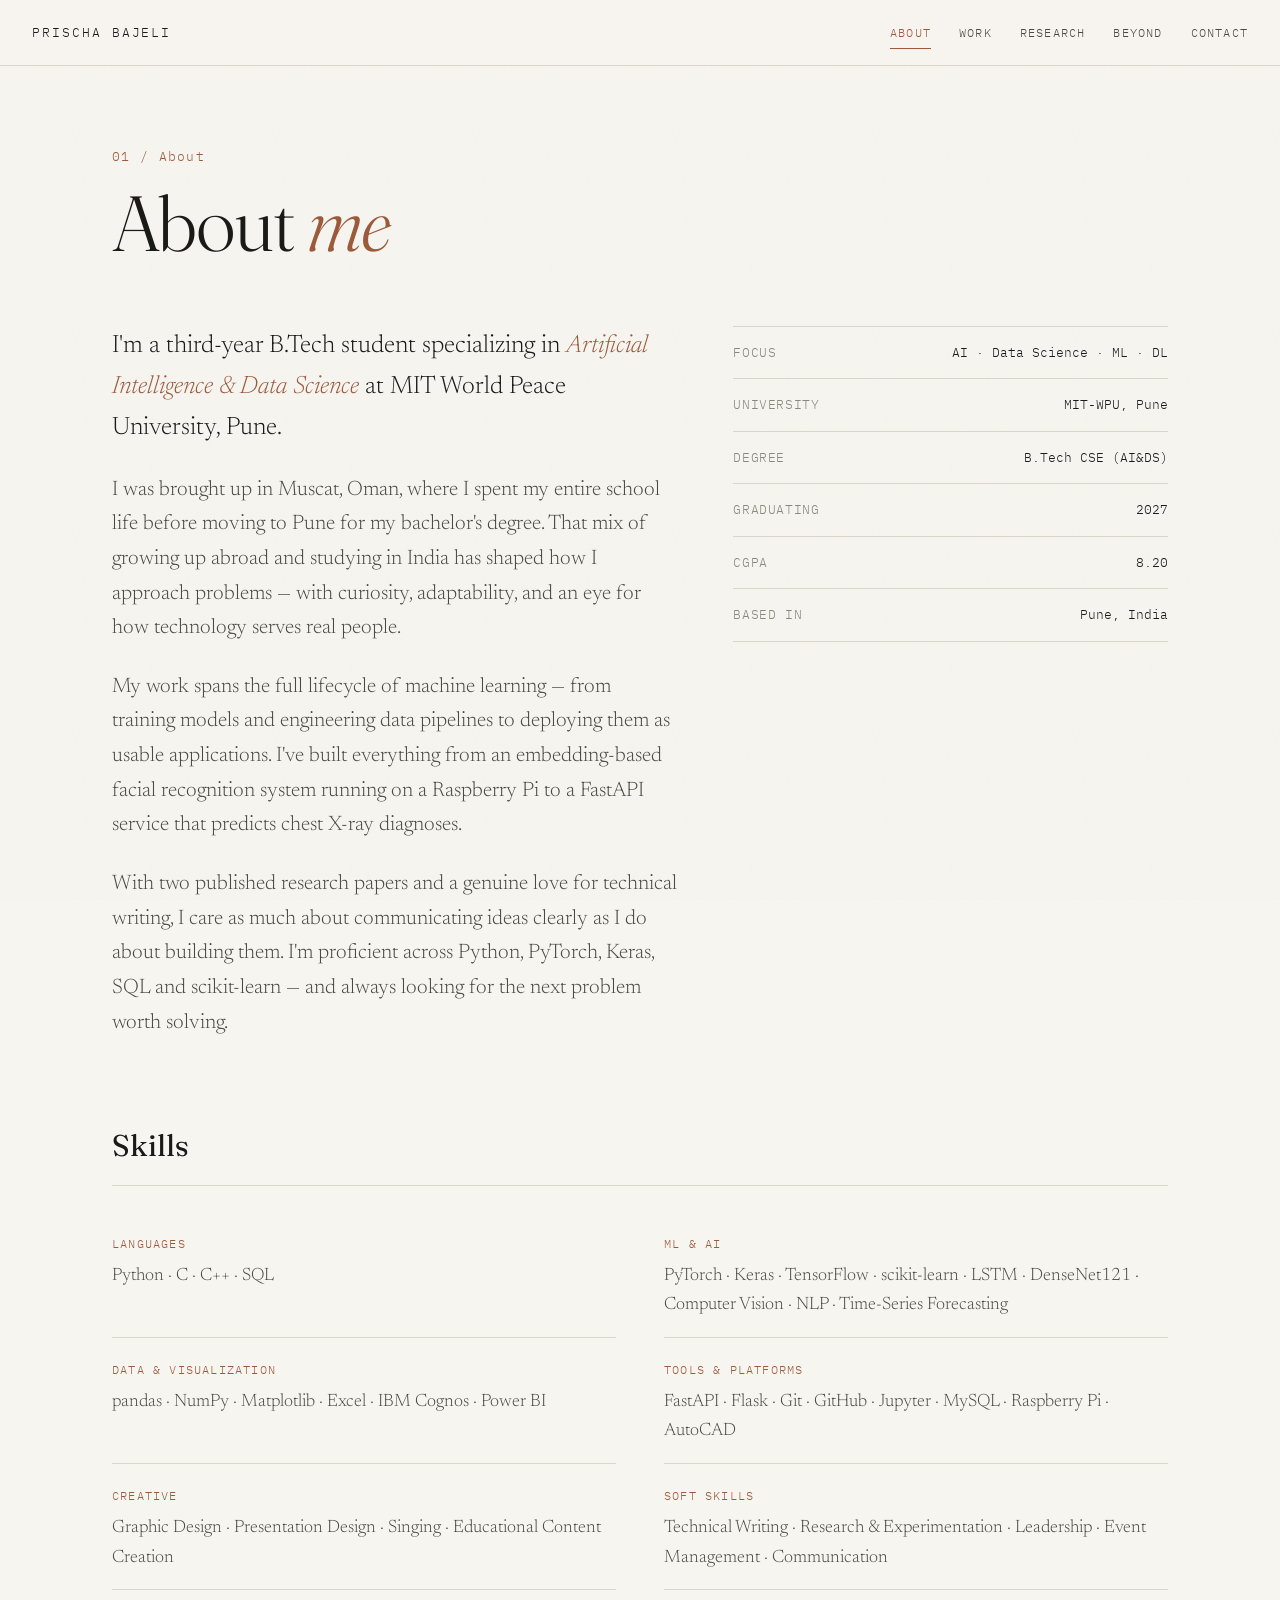
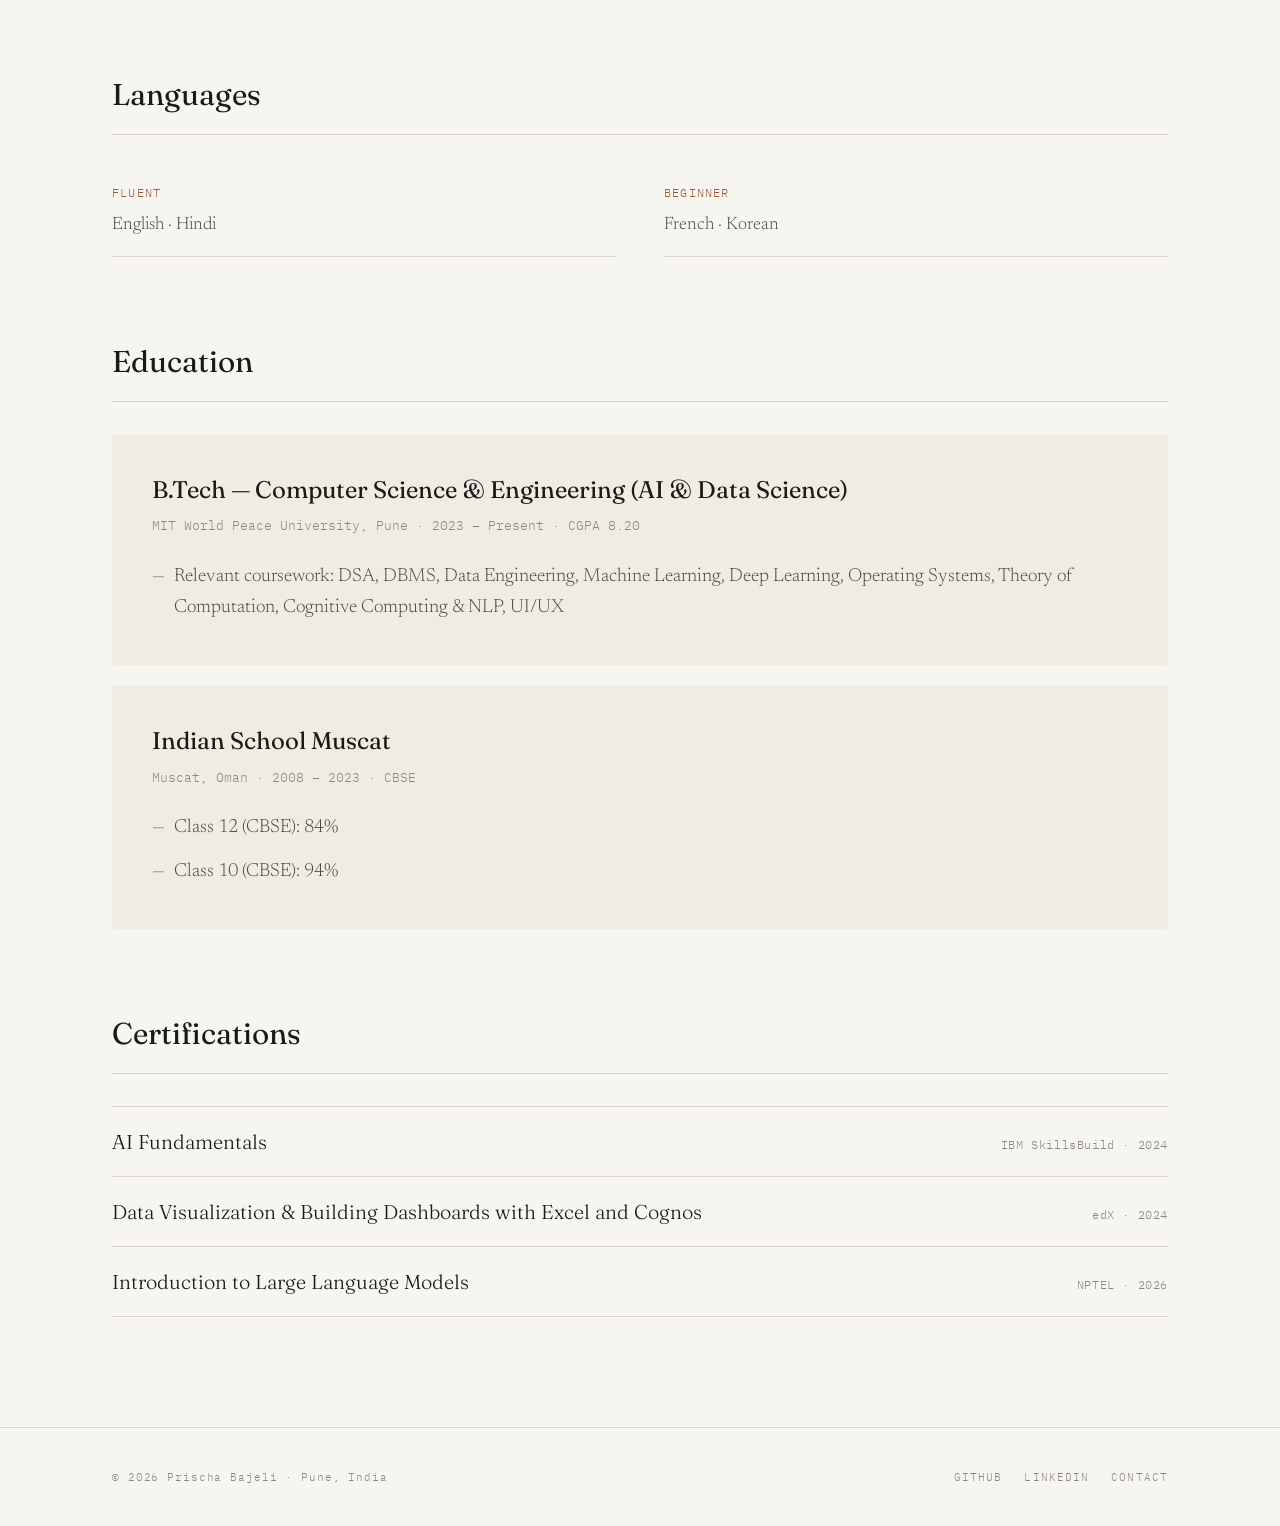
==== about.html @ cf007b45 "Initial commit" ====
<!DOCTYPE html>
<html lang="en">
<head>
<meta charset="UTF-8" />
<meta name="viewport" content="width=device-width, initial-scale=1.0" />
<title>About — Prischa Bajeli</title>
<link rel="preconnect" href="https://fonts.googleapis.com" />
<link rel="preconnect" href="https://fonts.gstatic.com" crossorigin />
<link href="https://fonts.googleapis.com/css2?family=Fraunces:ital,opsz,wght@0,9..144,300..600;1,9..144,300..500&family=Newsreader:ital,opsz,wght@0,6..72,300..500;1,6..72,300..400&family=IBM+Plex+Mono:wght@400;500&display=swap" rel="stylesheet" />
<link rel="stylesheet" href="style.css" />
<style>
  .about-grid { display: grid; grid-template-columns: 1.3fr 1fr; gap: 56px; align-items: start; }
  @media (max-width: 820px) { .about-grid { grid-template-columns: 1fr; gap: 40px; } }
  .about-grid p { font-size: 21px; color: var(--ink-soft); margin-bottom: 24px; }
  .about-grid p:last-child { margin-bottom: 0; }
  .about-grid .lead { font-size: 25px; color: var(--ink); }
  .about-grid .lead em { font-style: italic; color: var(--accent); }

  .facts { display: flex; flex-direction: column; gap: 0; border-top: 1px solid var(--line); }
  .fact {
    display: flex;
    justify-content: space-between;
    gap: 16px;
    padding: 15px 0;
    border-bottom: 1px solid var(--line);
    font-family: var(--mono);
    font-size: 13px;
  }
  .fact span:first-child { color: var(--ink-faint); letter-spacing: 0.05em; text-transform: uppercase; }
  .fact span:last-child { color: var(--ink); text-align: right; }

  /* skills + education blocks */
  .block { margin-top: 80px; }
  .block-title {
    font-family: var(--display);
    font-weight: 400;
    font-size: 30px;
    margin-bottom: 32px;
    padding-bottom: 14px;
    border-bottom: 1px solid var(--line);
  }
  .skills-grid { display: grid; grid-template-columns: repeat(2,1fr); gap: 6px 48px; }
  @media (max-width: 640px) { .skills-grid { grid-template-columns: 1fr; } }
  .skill-row { padding: 16px 0; border-bottom: 1px solid var(--line); }
  .skill-row .label {
    font-family: var(--mono);
    font-size: 12px;
    letter-spacing: 0.1em;
    text-transform: uppercase;
    color: var(--accent);
    margin-bottom: 8px;
  }
  .skill-row .items { font-size: 18px; color: var(--ink-soft); }

  .edu-card { background: var(--bg-warm); border-radius: 4px; padding: 36px 40px; }
  @media (max-width: 640px) { .edu-card { padding: 28px 24px; } }
  .edu-card h3 { font-family: var(--display); font-weight: 400; font-size: 24px; margin-bottom: 6px; }
  .edu-card .meta { font-family: var(--mono); font-size: 13px; color: var(--ink-faint); margin-bottom: 18px; }
  .edu-card ul { list-style: none; }
  .edu-card li { color: var(--ink-soft); padding: 6px 0 6px 22px; position: relative; }
  .edu-card li::before { content: "—"; position: absolute; left: 0; color: var(--accent); }

  .cert-list { border-top: 1px solid var(--line); }
  .cert-row {
    display: flex;
    justify-content: space-between;
    align-items: baseline;
    gap: 24px;
    padding: 18px 0;
    border-bottom: 1px solid var(--line);
    transition: padding-left 0.3s;
  }
  .cert-row:hover { padding-left: 10px; }
  .cert-name { font-family: var(--display); font-size: 20px; color: var(--ink); }
  .cert-org { font-family: var(--mono); font-size: 12px; color: var(--ink-faint); letter-spacing: 0.05em; white-space: nowrap; }
  @media (max-width: 560px) {
    .cert-row { flex-direction: column; gap: 4px; }
    .cert-org { white-space: normal; }
  }
</style>
</head>
<body>

<nav>
  <a href="index.html" class="logo">Prischa Bajeli</a>
  <div class="links">
    <a href="about.html" class="active">About</a>
    <a href="work.html">Work</a>
    <a href="research.html">Research</a>
    <a href="beyond.html">Beyond</a>
    <a href="contact.html">Contact</a>
  </div>
</nav>

<main>
  <div class="page">
    <div class="wrap">
      <div class="page-head fade-in d1">
        <span class="num">01 / About</span>
        <h1>About <em>me</em></h1>
      </div>

      <div class="about-grid fade-in d2">
        <div>
          <p class="lead">I'm a third-year B.Tech student specializing in <em>Artificial Intelligence &amp; Data Science</em> at MIT World Peace University, Pune.</p>
          <p>I was brought up in Muscat, Oman, where I spent my entire school life before moving to Pune for my bachelor's degree. That mix of growing up abroad and studying in India has shaped how I approach problems — with curiosity, adaptability, and an eye for how technology serves real people.</p>
          <p>My work spans the full lifecycle of machine learning — from training models and engineering data pipelines to deploying them as usable applications. I've built everything from an embedding-based facial recognition system running on a Raspberry Pi to a FastAPI service that predicts chest X-ray diagnoses.</p>
          <p>With two published research papers and a genuine love for technical writing, I care as much about communicating ideas clearly as I do about building them. I'm proficient across Python, PyTorch, Keras, SQL and scikit-learn — and always looking for the next problem worth solving.</p>
        </div>
        <div class="facts">
          <div class="fact"><span>Focus</span><span>AI · Data Science · ML · DL</span></div>
          <div class="fact"><span>University</span><span>MIT-WPU, Pune</span></div>
          <div class="fact"><span>Degree</span><span>B.Tech CSE (AI&amp;DS)</span></div>
          <div class="fact"><span>Graduating</span><span>2027</span></div>
          <div class="fact"><span>CGPA</span><span>8.20</span></div>
          <div class="fact"><span>Based in</span><span>Pune, India</span></div>
        </div>
      </div>

      <!-- SKILLS -->
      <div class="block fade-in d3">
        <h2 class="block-title">Skills</h2>
        <div class="skills-grid">
          <div class="skill-row">
            <div class="label">Languages</div>
            <div class="items">Python · C · C++ · SQL</div>
          </div>
          <div class="skill-row">
            <div class="label">ML &amp; AI</div>
            <div class="items">PyTorch · Keras · TensorFlow · scikit-learn · LSTM · DenseNet121 · Computer Vision · NLP · Time-Series Forecasting</div>
          </div>
          <div class="skill-row">
            <div class="label">Data &amp; Visualization</div>
            <div class="items">pandas · NumPy · Matplotlib · Excel · IBM Cognos · Power BI</div>
          </div>
          <div class="skill-row">
            <div class="label">Tools &amp; Platforms</div>
            <div class="items">FastAPI · Flask · Git · GitHub · Jupyter · MySQL · Raspberry Pi · AutoCAD</div>
          </div>
          <div class="skill-row">
            <div class="label">Creative</div>
            <div class="items">Graphic Design · Presentation Design · Singing · Educational Content Creation</div>
          </div>
          <div class="skill-row">
            <div class="label">Soft Skills</div>
            <div class="items">Technical Writing · Research &amp; Experimentation · Leadership · Event Management · Communication</div>
          </div>
        </div>
      </div>

      <!-- LANGUAGES -->
      <div class="block fade-in d3">
        <h2 class="block-title">Languages</h2>
        <div class="skills-grid">
          <div class="skill-row">
            <div class="label">Fluent</div>
            <div class="items">English · Hindi</div>
          </div>
          <div class="skill-row">
            <div class="label">Beginner</div>
            <div class="items">French · Korean</div>
          </div>
        </div>
      </div>

      <!-- EDUCATION -->
      <div class="block fade-in d3">
        <h2 class="block-title">Education</h2>
        <div class="edu-card">
          <h3>B.Tech — Computer Science &amp; Engineering (AI &amp; Data Science)</h3>
          <div class="meta">MIT World Peace University, Pune · 2023 – Present · CGPA 8.20</div>
          <ul>
            <li>Relevant coursework: DSA, DBMS, Data Engineering, Machine Learning, Deep Learning, Operating Systems, Theory of Computation, Cognitive Computing &amp; NLP, UI/UX</li>
          </ul>
        </div>
        <div class="edu-card" style="margin-top:20px;">
          <h3>Indian School Muscat</h3>
          <div class="meta">Muscat, Oman · 2008 – 2023 · CBSE</div>
          <ul>
            <li>Class 12 (CBSE): 84%</li>
            <li>Class 10 (CBSE): 94%</li>
          </ul>
        </div>
      </div>

      <!-- CERTIFICATIONS -->
      <div class="block fade-in d3">
        <h2 class="block-title">Certifications</h2>
        <div class="cert-list">
          <div class="cert-row">
            <div class="cert-name">AI Fundamentals</div>
            <div class="cert-org">IBM SkillsBuild · 2024</div>
          </div>
          <div class="cert-row">
            <div class="cert-name">Data Visualization &amp; Building Dashboards with Excel and Cognos</div>
            <div class="cert-org">edX · 2024</div>
          </div>
          <div class="cert-row">
            <div class="cert-name">Introduction to Large Language Models</div>
            <div class="cert-org">NPTEL · 2026</div>
          </div>
        </div>
      </div>

    </div>
  </div>
</main>

<footer>
  <div class="wrap">
    <div class="copy">© 2026 Prischa Bajeli · Pune, India</div>
    <div class="foot-links">
      <a href="https://github.com/prischab" target="_blank" rel="noopener">GitHub</a>
      <a href="https://linkedin.com/in/prischa-bajeli" target="_blank" rel="noopener">LinkedIn</a>
      <a href="contact.html">Contact</a>
    </div>
  </div>
</footer>

</body>
</html>
---- style.css ----
:root {
  --bg: #f7f5f0;
  --bg-warm: #efece4;
  --ink: #1a1a17;
  --ink-soft: #4a4843;
  --ink-faint: #8a877e;
  --line: #d9d5c9;
  --accent: #9c5a3c;
  --accent-soft: #c08a6d;
  --display: 'Fraunces', serif;
  --body: 'Newsreader', serif;
  --mono: 'IBM Plex Mono', monospace;
  --maxw: 1120px;
}

* { margin: 0; padding: 0; box-sizing: border-box; }
html { scroll-behavior: smooth; }

body {
  background: var(--bg);
  color: var(--ink);
  font-family: var(--body);
  font-size: 19px;
  line-height: 1.65;
  font-weight: 300;
  -webkit-font-smoothing: antialiased;
  overflow-x: hidden;
  min-height: 100vh;
  display: flex;
  flex-direction: column;
}

.wrap { max-width: var(--maxw); margin: 0 auto; padding: 0 32px; width: 100%; }
a { color: inherit; text-decoration: none; }

/* grain overlay */
body::before {
  content: "";
  position: fixed;
  inset: 0;
  pointer-events: none;
  z-index: 1;
  opacity: 0.035;
  background-image: url("data:image/svg+xml,%3Csvg xmlns='http://www.w3.org/2000/svg' width='200' height='200'%3E%3Cfilter id='n'%3E%3CfeTurbulence type='fractalNoise' baseFrequency='0.9' numOctaves='4'/%3E%3C/filter%3E%3Crect width='100%25' height='100%25' filter='url(%23n)'/%3E%3C/svg%3E");
}

/* ---------- NAV ---------- */
nav {
  position: sticky;
  top: 0;
  z-index: 100;
  display: flex;
  justify-content: space-between;
  align-items: center;
  padding: 22px 32px;
  background: rgba(247,245,240,0.82);
  backdrop-filter: blur(10px);
  border-bottom: 1px solid var(--line);
}
nav .logo {
  font-family: var(--mono);
  font-size: 13px;
  letter-spacing: 0.15em;
  text-transform: uppercase;
  color: var(--ink);
}
nav .links { display: flex; gap: 28px; }
nav .links a {
  font-family: var(--mono);
  font-size: 12px;
  letter-spacing: 0.1em;
  text-transform: uppercase;
  color: var(--ink-soft);
  transition: color 0.2s;
  position: relative;
}
nav .links a:hover { color: var(--accent); }
nav .links a.active { color: var(--accent); }
nav .links a.active::after {
  content: "";
  position: absolute;
  left: 0; right: 0; bottom: -6px;
  height: 1px;
  background: var(--accent);
}
@media (max-width: 720px) {
  nav { padding: 16px 20px; }
  nav .links { gap: 16px; flex-wrap: wrap; justify-content: flex-end; }
  nav .links a { font-size: 11px; }
}

/* ---------- PAGE SHELL ---------- */
main { flex: 1; position: relative; z-index: 2; }
.page { padding: 80px 0 110px; }
.page-head { margin-bottom: 64px; }
.page-head .num {
  font-family: var(--mono);
  font-size: 13px;
  color: var(--accent);
  letter-spacing: 0.1em;
  display: block;
  margin-bottom: 16px;
}
.page-head h1 {
  font-family: var(--display);
  font-weight: 300;
  font-size: clamp(40px, 7vw, 78px);
  line-height: 1;
  letter-spacing: -0.02em;
}
.page-head h1 em { font-style: italic; color: var(--accent); }
.page-head .sub {
  font-size: 22px;
  color: var(--ink-soft);
  margin-top: 20px;
  max-width: 50ch;
}

.fade-in { animation: fadeUp 0.8s ease forwards; opacity: 0; }
.d1 { animation-delay: 0.05s; }
.d2 { animation-delay: 0.15s; }
.d3 { animation-delay: 0.25s; }
@keyframes fadeUp {
  from { opacity: 0; transform: translateY(24px); }
  to { opacity: 1; transform: translateY(0); }
}

/* ---------- IMAGE SLOT ---------- */
.img-slot {
  background: linear-gradient(135deg, var(--bg-warm), #e3ddd0);
  display: flex;
  align-items: center;
  justify-content: center;
  color: var(--ink-faint);
  font-family: var(--mono);
  font-size: 11px;
  letter-spacing: 0.08em;
  text-align: center;
  line-height: 1.6;
  padding: 16px;
  border-radius: 2px;
}
.img-slot img { width: 100%; height: 100%; object-fit: cover; display: block; border-radius: 2px; }
.img-slot img.fit-contain { object-fit: contain; }

/* ---------- FOOTER ---------- */
footer {
  position: relative;
  z-index: 2;
  border-top: 1px solid var(--line);
  padding: 40px 0;
}
footer .wrap { display: flex; justify-content: space-between; align-items: center; flex-wrap: wrap; gap: 16px; }
footer .copy { font-family: var(--mono); font-size: 11px; color: var(--ink-faint); letter-spacing: 0.08em; }
footer .foot-links { display: flex; gap: 22px; }
footer .foot-links a {
  font-family: var(--mono);
  font-size: 11px;
  letter-spacing: 0.1em;
  text-transform: uppercase;
  color: var(--ink-faint);
  transition: color 0.2s;
}
footer .foot-links a:hover { color: var(--accent); }
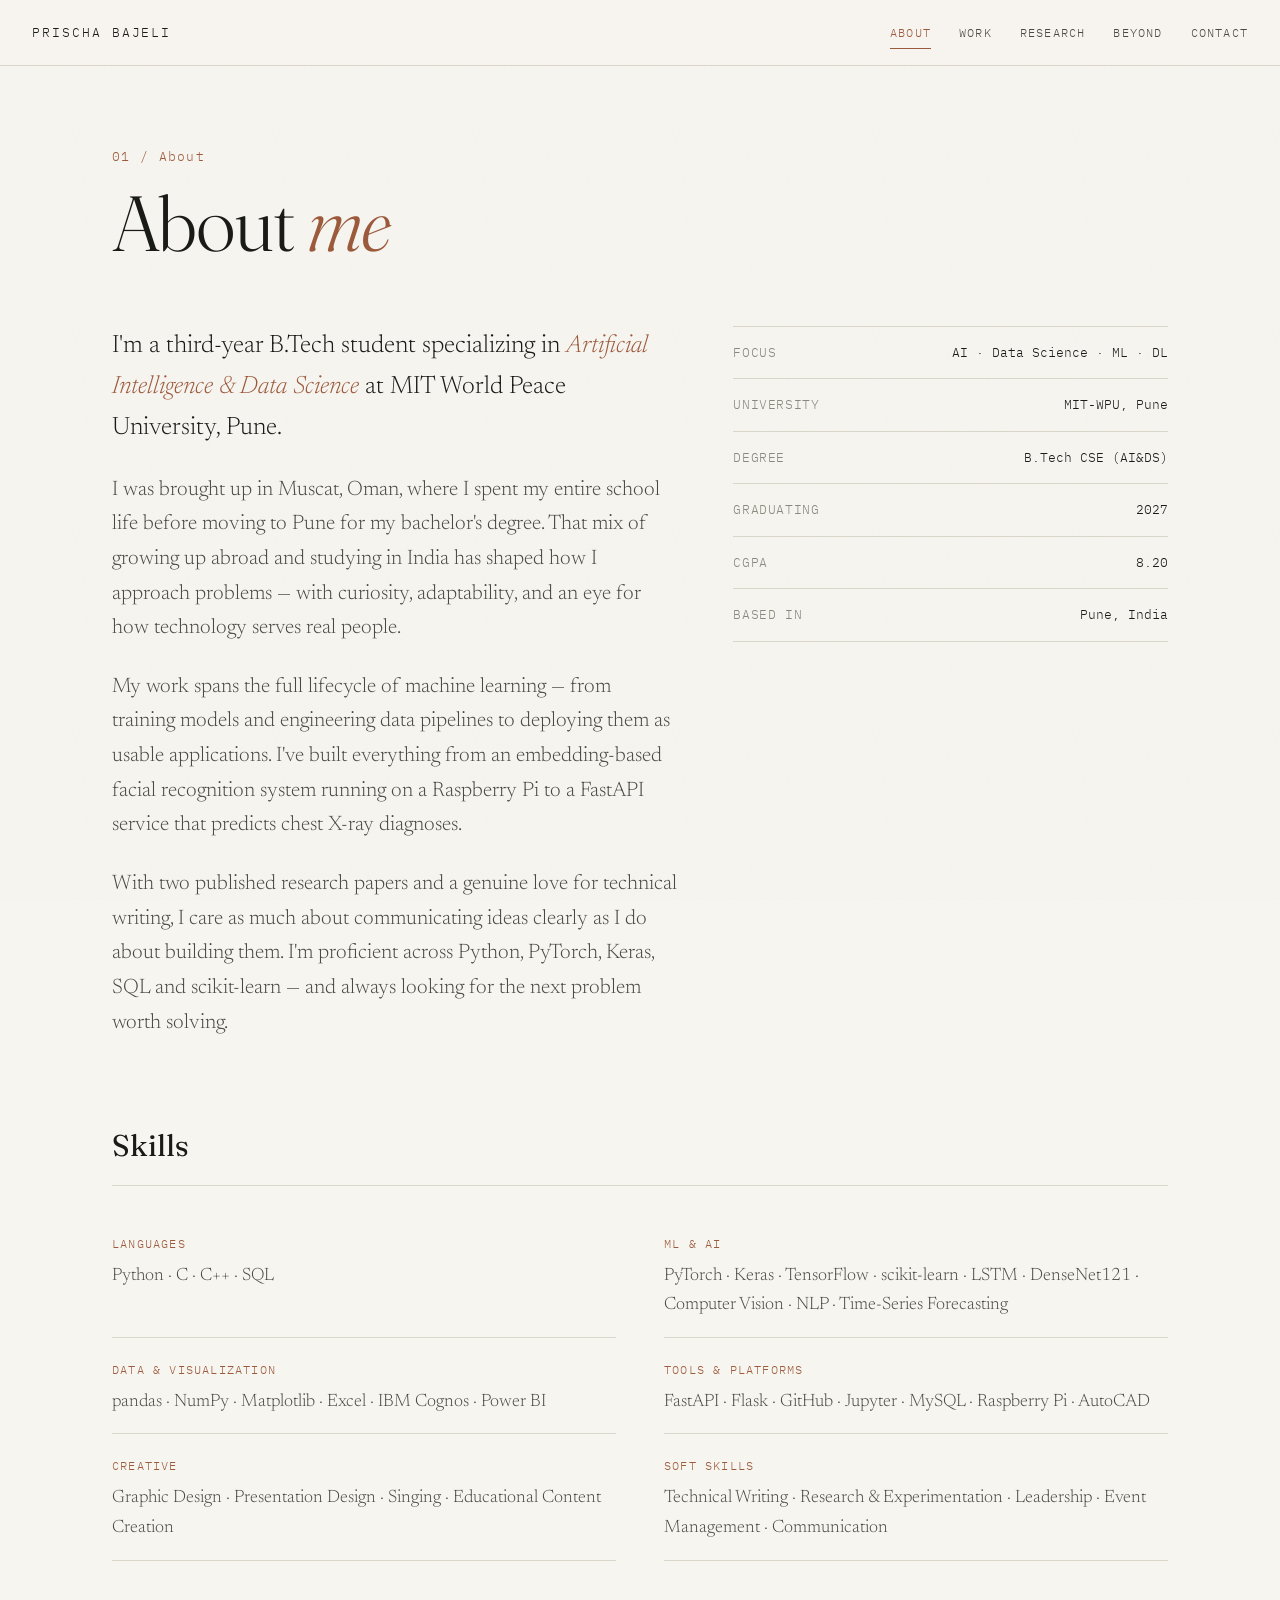
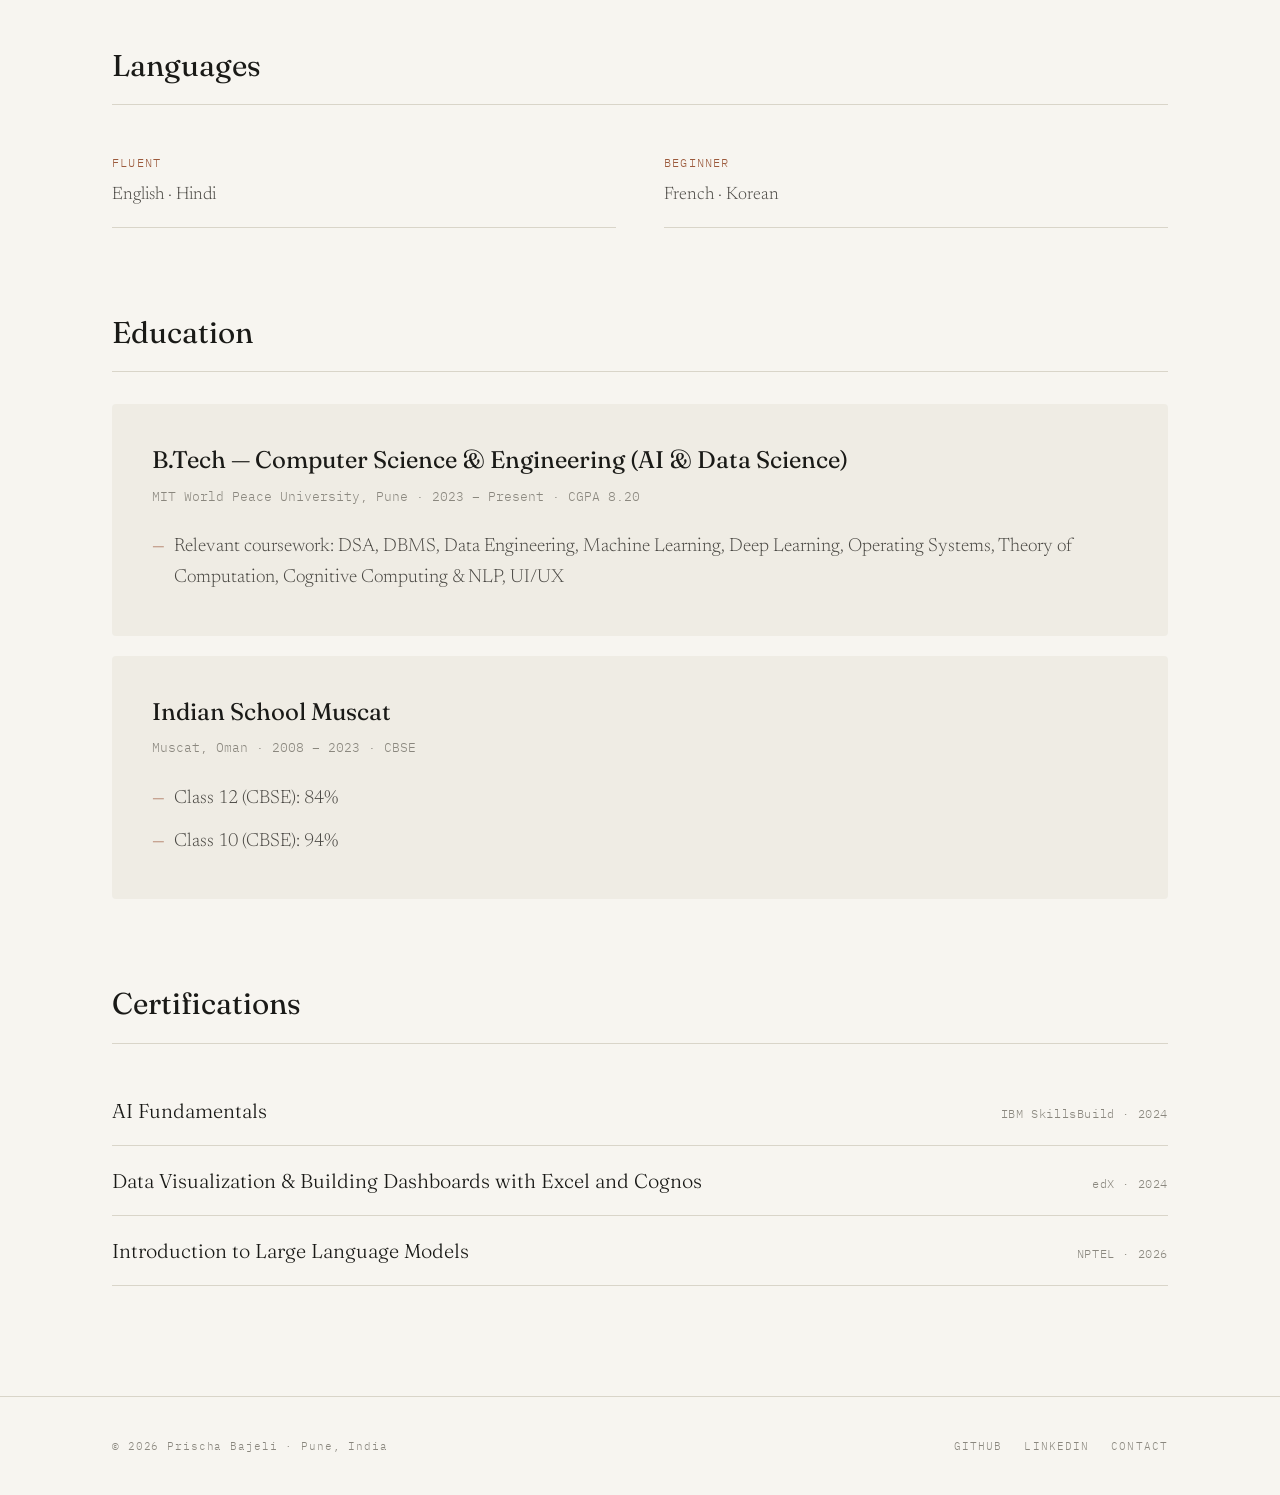
==== commit 7d3bda37: "Update resume" ====
--- a/about.html
+++ b/about.html
@@ -60,7 +60,7 @@
   .edu-card li { color: var(--ink-soft); padding: 6px 0 6px 22px; position: relative; }
   .edu-card li::before { content: "—"; position: absolute; left: 0; color: var(--accent); }
 
-  .cert-list { border-top: 1px solid var(--line); }
+  .cert-list { border-top: 0; }
   .cert-row {
     display: flex;
     justify-content: space-between;
@@ -135,7 +135,7 @@
           </div>
           <div class="skill-row">
             <div class="label">Tools &amp; Platforms</div>
-            <div class="items">FastAPI · Flask · Git · GitHub · Jupyter · MySQL · Raspberry Pi · AutoCAD</div>
+            <div class="items">FastAPI · Flask · GitHub · Jupyter · MySQL · Raspberry Pi · AutoCAD</div>
           </div>
           <div class="skill-row">
             <div class="label">Creative</div>
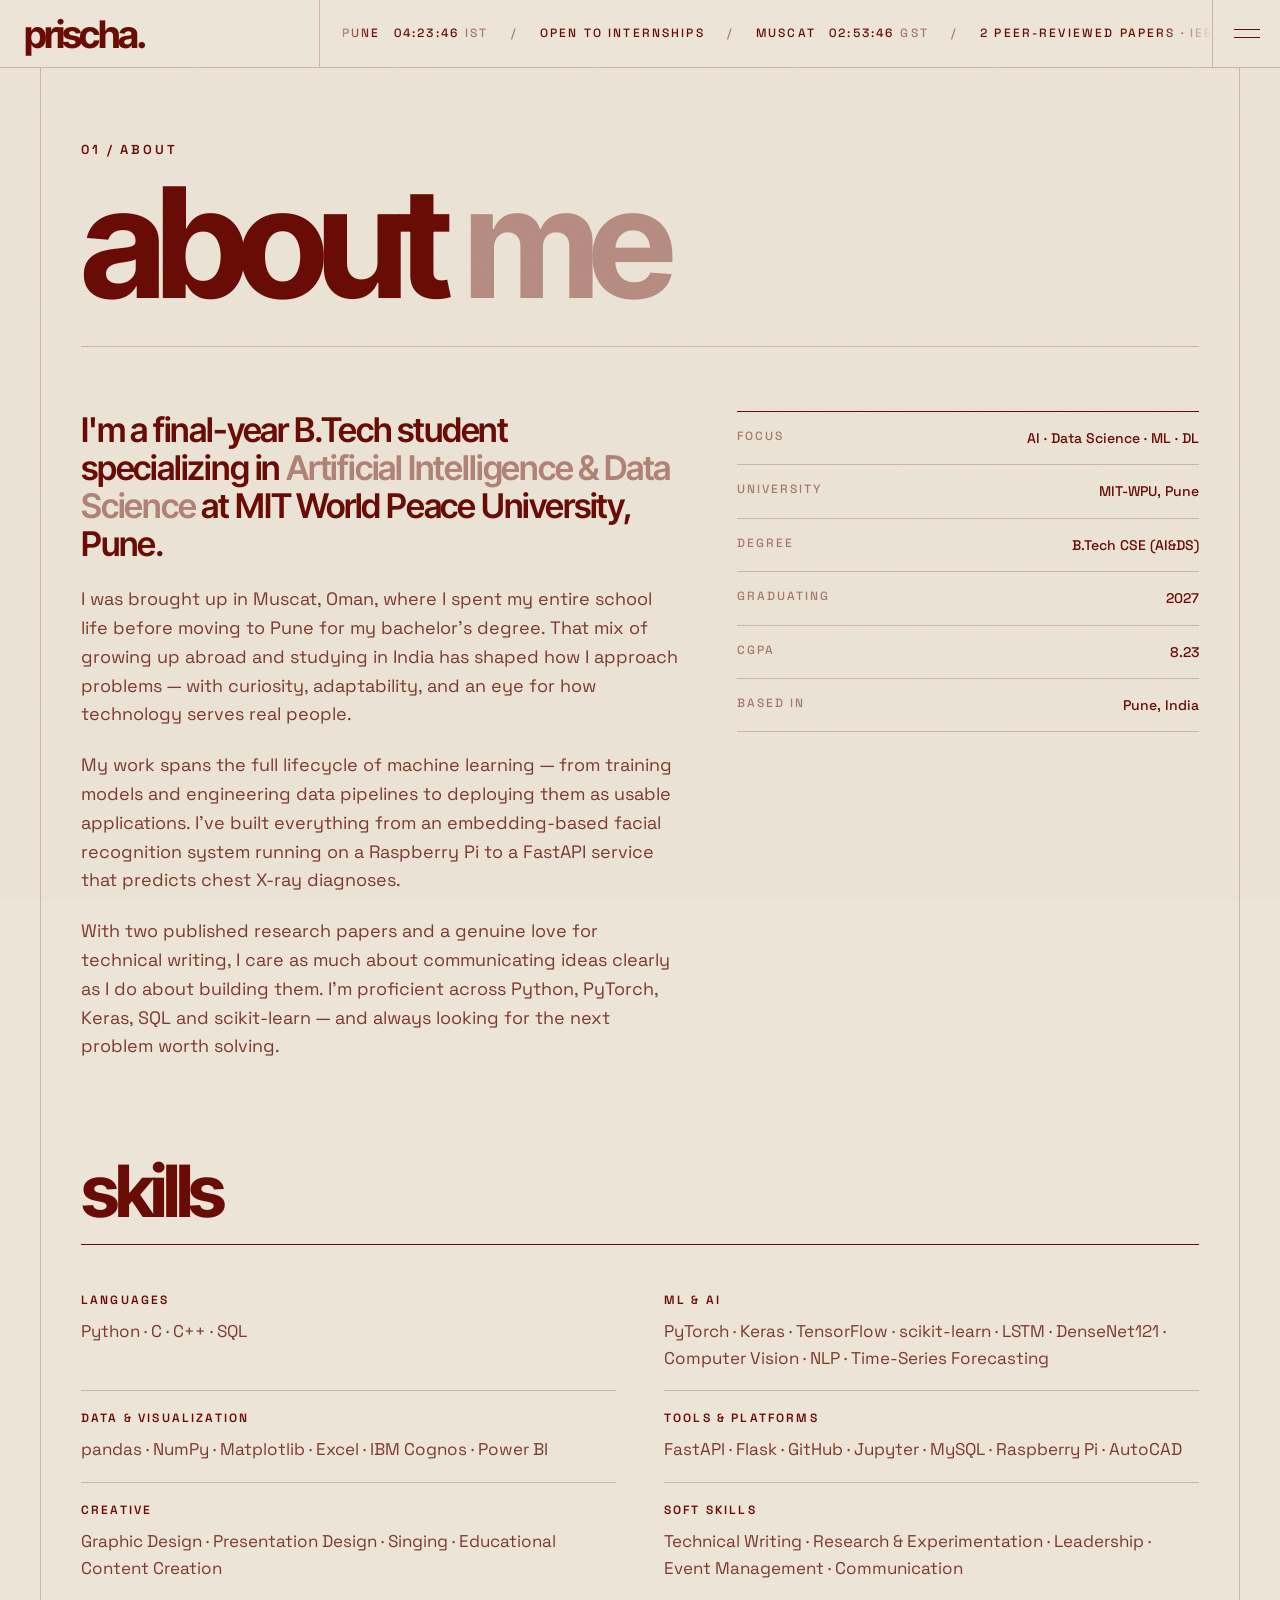
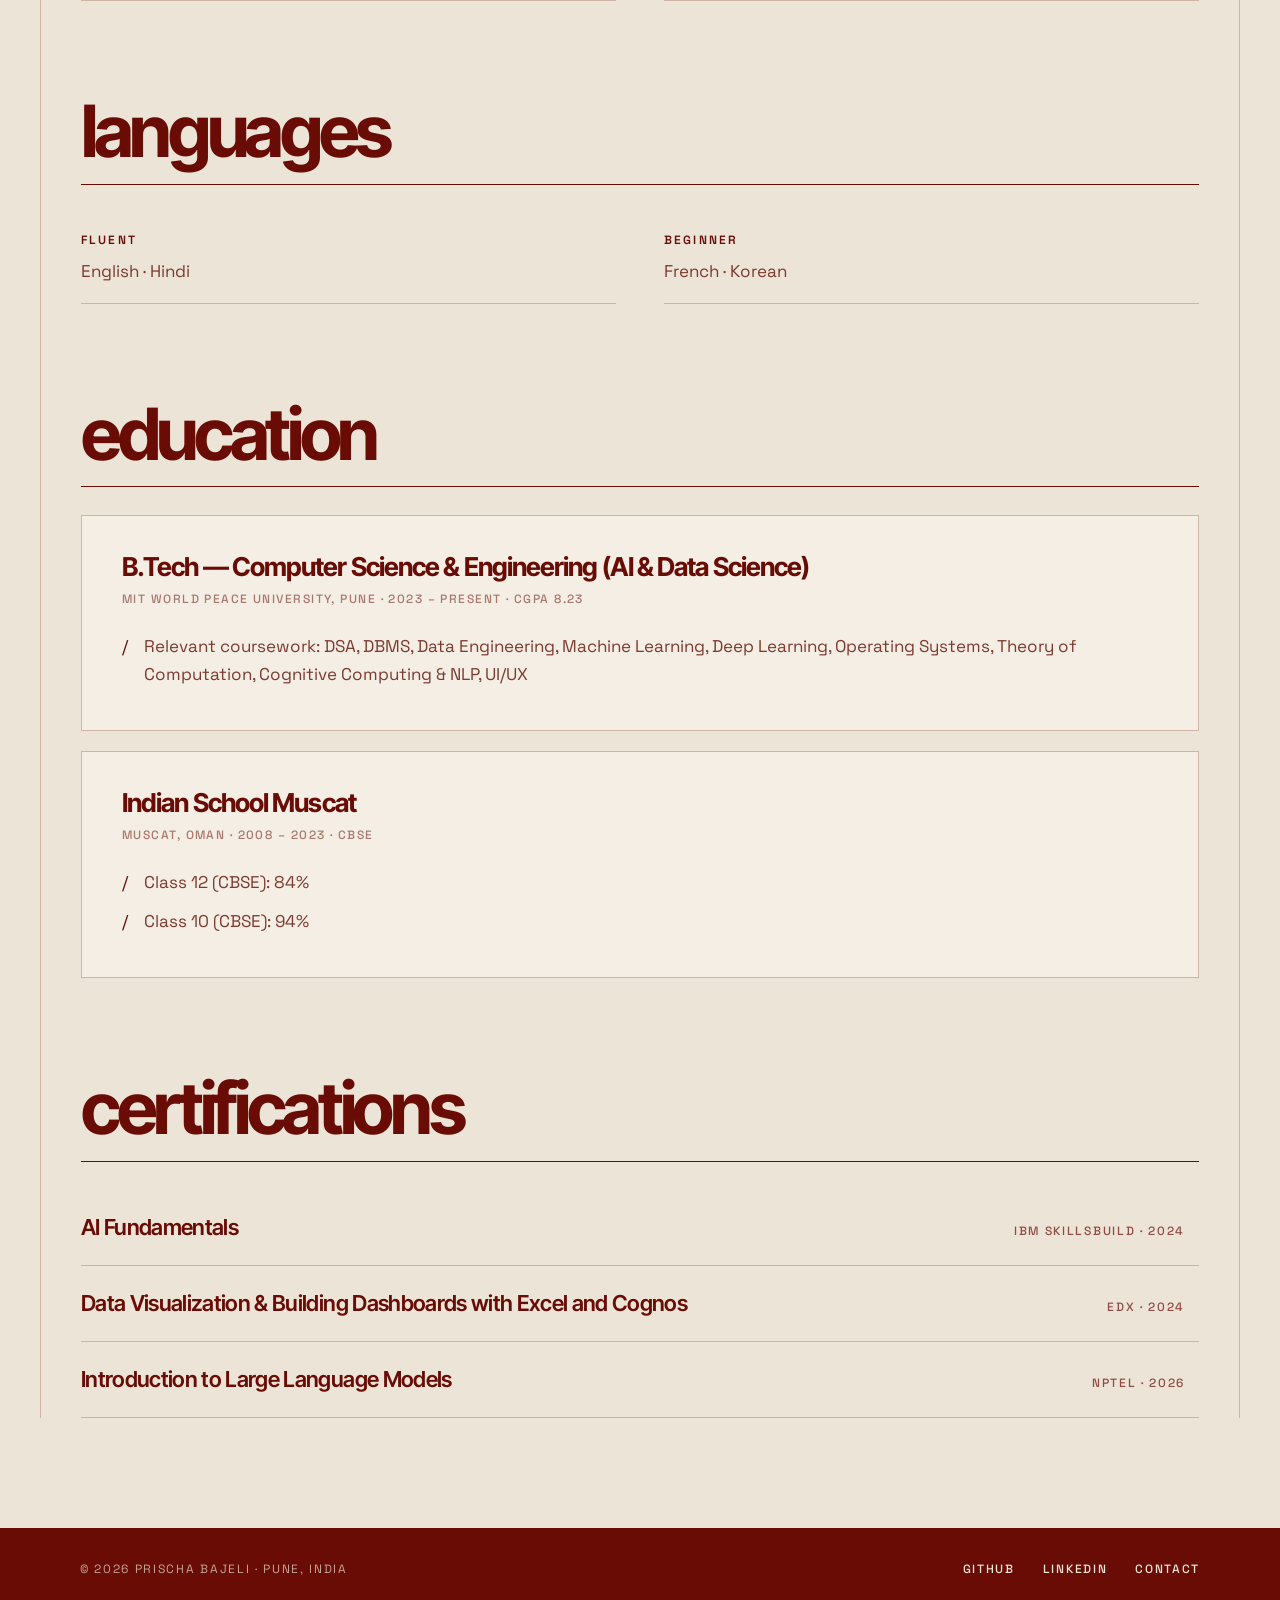
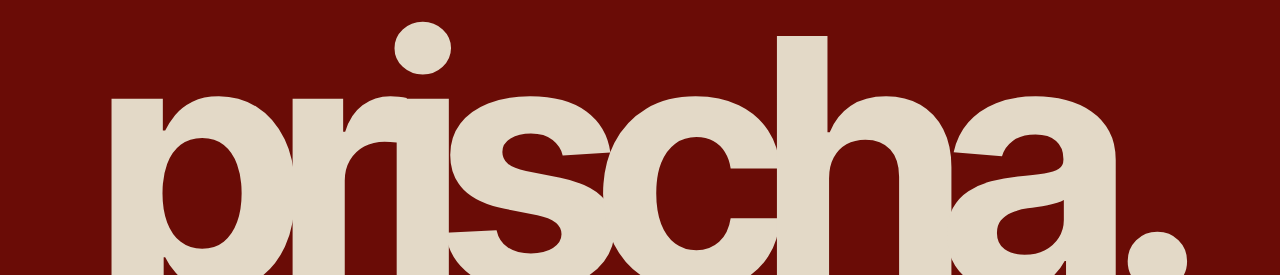
==== commit e3163eac: "Redesign site, add Experience page and moving project strip, update CGPA and year" ====
--- a/about.html
+++ b/about.html
@@ -6,59 +6,67 @@
 <title>About — Prischa Bajeli</title>
 <link rel="preconnect" href="https://fonts.googleapis.com" />
 <link rel="preconnect" href="https://fonts.gstatic.com" crossorigin />
-<link href="https://fonts.googleapis.com/css2?family=Fraunces:ital,opsz,wght@0,9..144,300..600;1,9..144,300..500&family=Newsreader:ital,opsz,wght@0,6..72,300..500;1,6..72,300..400&family=IBM+Plex+Mono:wght@400;500&display=swap" rel="stylesheet" />
+<link href="https://fonts.googleapis.com/css2?family=Inter+Tight:wght@400..800&amp;family=Space+Grotesk:wght@400..600&amp;display=swap" rel="stylesheet" />
 <link rel="stylesheet" href="style.css" />
 <style>
   .about-grid { display: grid; grid-template-columns: 1.3fr 1fr; gap: 56px; align-items: start; }
   @media (max-width: 820px) { .about-grid { grid-template-columns: 1fr; gap: 40px; } }
-  .about-grid p { font-size: 21px; color: var(--ink-soft); margin-bottom: 24px; }
+  .about-grid p { font-size: 18px; color: var(--ink-soft); margin-bottom: 22px; }
   .about-grid p:last-child { margin-bottom: 0; }
-  .about-grid .lead { font-size: 25px; color: var(--ink); }
-  .about-grid .lead em { font-style: italic; color: var(--accent); }
-
-  .facts { display: flex; flex-direction: column; gap: 0; border-top: 1px solid var(--line); }
+  .about-grid .lead {
+    font-family: var(--display);
+    font-weight: 600;
+    font-size: clamp(26px, 3vw, 34px);
+    line-height: 1.12;
+    letter-spacing: -0.035em;
+    color: var(--ink);
+  }
+  .about-grid .lead em { font-style: normal; opacity: 0.45; }
+
+  .facts { display: flex; flex-direction: column; border-top: 1px solid var(--ink); }
   .fact {
     display: flex;
     justify-content: space-between;
     gap: 16px;
     padding: 15px 0;
     border-bottom: 1px solid var(--line);
-    font-family: var(--mono);
-    font-size: 13px;
-  }
-  .fact span:first-child { color: var(--ink-faint); letter-spacing: 0.05em; text-transform: uppercase; }
-  .fact span:last-child { color: var(--ink); text-align: right; }
+    font-size: 14px;
+  }
+  .fact span:first-child { color: var(--ink-faint); font-size: 12px; font-weight: 500; letter-spacing: 0.16em; text-transform: uppercase; }
+  .fact span:last-child { color: var(--ink); text-align: right; font-weight: 500; }
 
   /* skills + education blocks */
-  .block { margin-top: 80px; }
+  .block { margin-top: 96px; }
   .block-title {
     font-family: var(--display);
-    font-weight: 400;
-    font-size: 30px;
-    margin-bottom: 32px;
-    padding-bottom: 14px;
-    border-bottom: 1px solid var(--line);
-  }
-  .skills-grid { display: grid; grid-template-columns: repeat(2,1fr); gap: 6px 48px; }
+    font-weight: 700;
+    font-size: clamp(40px, 6vw, 72px);
+    line-height: 0.95;
+    letter-spacing: -0.06em;
+    text-transform: lowercase;
+    margin-bottom: 28px;
+    padding-bottom: 18px;
+    border-bottom: 1px solid var(--ink);
+  }
+  .skills-grid { display: grid; grid-template-columns: repeat(2,1fr); gap: 0 48px; }
   @media (max-width: 640px) { .skills-grid { grid-template-columns: 1fr; } }
-  .skill-row { padding: 16px 0; border-bottom: 1px solid var(--line); }
+  .skill-row { padding: 18px 0; border-bottom: 1px solid var(--line); }
   .skill-row .label {
-    font-family: var(--mono);
     font-size: 12px;
-    letter-spacing: 0.1em;
+    font-weight: 600;
+    letter-spacing: 0.18em;
     text-transform: uppercase;
-    color: var(--accent);
     margin-bottom: 8px;
   }
-  .skill-row .items { font-size: 18px; color: var(--ink-soft); }
-
-  .edu-card { background: var(--bg-warm); border-radius: 4px; padding: 36px 40px; }
+  .skill-row .items { font-size: 17px; color: var(--ink-soft); }
+
+  .edu-card { background: var(--bg-alt); border: 1px solid var(--line); padding: 36px 40px; }
   @media (max-width: 640px) { .edu-card { padding: 28px 24px; } }
-  .edu-card h3 { font-family: var(--display); font-weight: 400; font-size: 24px; margin-bottom: 6px; }
-  .edu-card .meta { font-family: var(--mono); font-size: 13px; color: var(--ink-faint); margin-bottom: 18px; }
+  .edu-card h3 { font-family: var(--display); font-weight: 700; font-size: 26px; line-height: 1.15; letter-spacing: -0.035em; margin-bottom: 8px; }
+  .edu-card .meta { font-size: 12px; font-weight: 500; letter-spacing: 0.12em; text-transform: uppercase; color: var(--ink-faint); margin-bottom: 18px; }
   .edu-card ul { list-style: none; }
   .edu-card li { color: var(--ink-soft); padding: 6px 0 6px 22px; position: relative; }
-  .edu-card li::before { content: "—"; position: absolute; left: 0; color: var(--accent); }
+  .edu-card li::before { content: "/"; position: absolute; left: 0; color: var(--ink); }
 
   .cert-list { border-top: 0; }
   .cert-row {
@@ -66,13 +74,13 @@
     justify-content: space-between;
     align-items: baseline;
     gap: 24px;
-    padding: 18px 0;
+    padding: 20px 0;
     border-bottom: 1px solid var(--line);
-    transition: padding-left 0.3s;
-  }
-  .cert-row:hover { padding-left: 10px; }
-  .cert-name { font-family: var(--display); font-size: 20px; color: var(--ink); }
-  .cert-org { font-family: var(--mono); font-size: 12px; color: var(--ink-faint); letter-spacing: 0.05em; white-space: nowrap; }
+    transition: padding-left 0.3s, background 0.3s, color 0.3s;
+  }
+  .cert-row:hover { padding-left: 14px; background: var(--ink); color: var(--bg); }
+  .cert-name { font-family: var(--display); font-weight: 600; font-size: 22px; letter-spacing: -0.03em; }
+  .cert-org { font-size: 12px; font-weight: 500; letter-spacing: 0.14em; text-transform: uppercase; opacity: 0.7; white-space: nowrap; padding-right: 14px; }
   @media (max-width: 560px) {
     .cert-row { flex-direction: column; gap: 4px; }
     .cert-org { white-space: normal; }
@@ -81,14 +89,32 @@
 </head>
 <body>
 
-<nav>
-  <a href="index.html" class="logo">Prischa Bajeli</a>
-  <div class="links">
-    <a href="about.html" class="active">About</a>
-    <a href="work.html">Work</a>
-    <a href="research.html">Research</a>
-    <a href="beyond.html">Beyond</a>
-    <a href="contact.html">Contact</a>
+<header class="topbar">
+  <a href="index.html" class="logo" aria-label="Prischa Bajeli, home">prischa.</a>
+  <div class="ticker" aria-hidden="true">
+    <div class="ticker-track">
+      <span>Open to internships</span>
+      <span>2 peer-reviewed papers · IEEE &amp; Springer</span>
+      <span>AI &amp; Data Science · Class of 2027</span>
+    </div>
+  </div>
+  <button class="menu-btn" type="button" aria-expanded="false" aria-controls="menu" aria-label="Open menu"><span></span><span></span></button>
+</header>
+<div class="menu-backdrop"></div>
+<nav class="menu" id="menu" aria-label="Main">
+  <button class="menu-close" type="button" aria-label="Close menu"><span></span><span></span></button>
+  <ul class="menu-links">
+    <li><a href="about.html"><span class="n">01</span><span class="w">about</span></a></li>
+    <li><a href="experience.html"><span class="n">02</span><span class="w">experience</span></a></li>
+    <li><a href="work.html"><span class="n">03</span><span class="w">projects</span></a></li>
+    <li><a href="research.html"><span class="n">04</span><span class="w">research</span></a></li>
+    <li><a href="beyond.html"><span class="n">05</span><span class="w">beyond</span></a></li>
+    <li><a href="contact.html"><span class="n">06</span><span class="w">contact</span></a></li>
+  </ul>
+  <div class="menu-social">
+    <a href="https://github.com/prischab" target="_blank" rel="noopener">GitHub</a>
+    <a href="https://linkedin.com/in/prischa-bajeli" target="_blank" rel="noopener">LinkedIn</a>
+    <a href="resume.pdf" target="_blank" rel="noopener">Résumé</a>
   </div>
 </nav>
 
@@ -102,7 +128,7 @@
 
       <div class="about-grid fade-in d2">
         <div>
-          <p class="lead">I'm a third-year B.Tech student specializing in <em>Artificial Intelligence &amp; Data Science</em> at MIT World Peace University, Pune.</p>
+          <p class="lead">I'm a final-year B.Tech student specializing in <em>Artificial Intelligence &amp; Data Science</em> at MIT World Peace University, Pune.</p>
           <p>I was brought up in Muscat, Oman, where I spent my entire school life before moving to Pune for my bachelor's degree. That mix of growing up abroad and studying in India has shaped how I approach problems — with curiosity, adaptability, and an eye for how technology serves real people.</p>
           <p>My work spans the full lifecycle of machine learning — from training models and engineering data pipelines to deploying them as usable applications. I've built everything from an embedding-based facial recognition system running on a Raspberry Pi to a FastAPI service that predicts chest X-ray diagnoses.</p>
           <p>With two published research papers and a genuine love for technical writing, I care as much about communicating ideas clearly as I do about building them. I'm proficient across Python, PyTorch, Keras, SQL and scikit-learn — and always looking for the next problem worth solving.</p>
@@ -112,7 +138,7 @@
           <div class="fact"><span>University</span><span>MIT-WPU, Pune</span></div>
           <div class="fact"><span>Degree</span><span>B.Tech CSE (AI&amp;DS)</span></div>
           <div class="fact"><span>Graduating</span><span>2027</span></div>
-          <div class="fact"><span>CGPA</span><span>8.20</span></div>
+          <div class="fact"><span>CGPA</span><span>8.23</span></div>
           <div class="fact"><span>Based in</span><span>Pune, India</span></div>
         </div>
       </div>
@@ -168,7 +194,7 @@
         <h2 class="block-title">Education</h2>
         <div class="edu-card">
           <h3>B.Tech — Computer Science &amp; Engineering (AI &amp; Data Science)</h3>
-          <div class="meta">MIT World Peace University, Pune · 2023 – Present · CGPA 8.20</div>
+          <div class="meta">MIT World Peace University, Pune · 2023 – Present · CGPA 8.23</div>
           <ul>
             <li>Relevant coursework: DSA, DBMS, Data Engineering, Machine Learning, Deep Learning, Operating Systems, Theory of Computation, Cognitive Computing &amp; NLP, UI/UX</li>
           </ul>
@@ -217,5 +243,6 @@
   </div>
 </footer>
 
+<script src="site.js"></script>
 </body>
 </html>
--- a/style.css
+++ b/style.css
@@ -1,16 +1,19 @@
 :root {
-  --bg: #f7f5f0;
-  --bg-warm: #efece4;
-  --ink: #1a1a17;
-  --ink-soft: #4a4843;
-  --ink-faint: #8a877e;
-  --line: #d9d5c9;
-  --accent: #9c5a3c;
-  --accent-soft: #c08a6d;
-  --display: 'Fraunces', serif;
-  --body: 'Newsreader', serif;
-  --mono: 'IBM Plex Mono', monospace;
-  --maxw: 1120px;
+  --bg: #ece4d6;
+  --bg-warm: #e3d9c7;
+  --bg-alt: #f4eee4;
+  --ink: #6a0c06;
+  --ink-soft: #7d3a30;
+  --ink-faint: #a8786c;
+  --line: #cfb3a4;
+  --accent: #6a0c06;
+  --accent-soft: #a8786c;
+  --chip: rgba(106,12,6,0.07);
+  --display: 'Inter Tight', 'Helvetica Neue', Arial, sans-serif;
+  --body: 'Space Grotesk', 'Helvetica Neue', Arial, sans-serif;
+  --mono: 'Space Grotesk', 'Helvetica Neue', Arial, sans-serif;
+  --maxw: 1200px;
+  --bar-h: 68px;
 }
 
 * { margin: 0; padding: 0; box-sizing: border-box; }
@@ -20,18 +23,23 @@
   background: var(--bg);
   color: var(--ink);
   font-family: var(--body);
-  font-size: 19px;
-  line-height: 1.65;
-  font-weight: 300;
+  font-size: 17px;
+  line-height: 1.6;
+  font-weight: 400;
   -webkit-font-smoothing: antialiased;
   overflow-x: hidden;
   min-height: 100vh;
   display: flex;
   flex-direction: column;
 }
-
-.wrap { max-width: var(--maxw); margin: 0 auto; padding: 0 32px; width: 100%; }
+body.menu-open { overflow: hidden; }
+
+.wrap { max-width: var(--maxw); margin: 0 auto; padding: 0 40px; width: 100%; }
 a { color: inherit; text-decoration: none; }
+::selection { background: var(--ink); color: var(--bg); }
+
+/* emphasis inside big headings: same face, faded ink */
+h1 em, h2 em { font-style: normal; color: var(--ink); opacity: 0.4; }
 
 /* grain overlay */
 body::before {
@@ -40,80 +48,205 @@
   inset: 0;
   pointer-events: none;
   z-index: 1;
-  opacity: 0.035;
+  opacity: 0.05;
   background-image: url("data:image/svg+xml,%3Csvg xmlns='http://www.w3.org/2000/svg' width='200' height='200'%3E%3Cfilter id='n'%3E%3CfeTurbulence type='fractalNoise' baseFrequency='0.9' numOctaves='4'/%3E%3C/filter%3E%3Crect width='100%25' height='100%25' filter='url(%23n)'/%3E%3C/svg%3E");
 }
 
-/* ---------- NAV ---------- */
-nav {
+/* ---------- TOP BAR ---------- */
+.topbar {
   position: sticky;
   top: 0;
-  z-index: 100;
-  display: flex;
-  justify-content: space-between;
+  z-index: 300;
+  display: grid;
+  grid-template-columns: minmax(180px, 25%) 1fr var(--bar-h);
+  height: var(--bar-h);
+  background: var(--bg);
+  border-bottom: 1px solid var(--line);
+}
+.topbar .logo {
+  display: flex;
   align-items: center;
-  padding: 22px 32px;
-  background: rgba(247,245,240,0.82);
-  backdrop-filter: blur(10px);
+  padding: 0 24px;
+  border-right: 1px solid var(--line);
+  font-family: var(--display);
+  font-weight: 700;
+  font-size: 38px;
+  letter-spacing: -0.07em;
+  line-height: 1;
+  text-transform: lowercase;
+}
+.ticker {
+  overflow: hidden;
+  white-space: nowrap;
+  display: flex;
+  align-items: center;
+  -webkit-mask-image: linear-gradient(90deg, transparent, #000 6%, #000 94%, transparent);
+          mask-image: linear-gradient(90deg, transparent, #000 6%, #000 94%, transparent);
+}
+.ticker-track {
+  display: inline-flex;
+  align-items: center;
+  animation: marquee 50s linear infinite;
+}
+.ticker-track > span {
+  font-size: 12px;
+  font-weight: 500;
+  letter-spacing: 0.18em;
+  text-transform: uppercase;
+  font-variant-numeric: tabular-nums;
+  padding: 0 22px;
+}
+.ticker-track > span.sep { padding: 0; color: var(--ink-faint); }
+.ticker-track .time { font-weight: 500; margin-left: 8px; }
+.ticker-track .tz { font-style: normal; color: var(--ink-faint); margin-left: 6px; }
+@keyframes marquee {
+  from { transform: translateX(0); }
+  to { transform: translateX(-50%); }
+}
+
+.menu-btn, .menu-close {
+  position: relative;
+  border: none;
+  border-left: 1px solid var(--line);
+  background: transparent;
+  color: var(--ink);
+  cursor: pointer;
+  display: grid;
+  place-items: center;
+}
+.menu-btn span, .menu-close span {
+  position: absolute;
+  width: 26px;
+  height: 1.5px;
+  background: currentColor;
+}
+.menu-btn span:first-child { transform: translateY(-4px); }
+.menu-btn span:last-child { transform: translateY(4px); }
+.menu-close span:first-child { transform: rotate(45deg); }
+.menu-close span:last-child { transform: rotate(-45deg); }
+.menu-btn:focus-visible, .menu-close:focus-visible { outline: 2px solid var(--ink); outline-offset: -4px; }
+.menu-close {
+  position: absolute;
+  top: 0;
+  right: 0;
+  width: var(--bar-h);
+  height: var(--bar-h);
   border-bottom: 1px solid var(--line);
 }
-nav .logo {
-  font-family: var(--mono);
-  font-size: 13px;
+.menu-close:hover { background: var(--ink); color: var(--bg); }
+
+/* ---------- MENU PANEL ---------- */
+.menu-backdrop {
+  position: fixed;
+  inset: 0;
+  z-index: 250;
+  background: rgba(60, 12, 6, 0.18);
+  opacity: 0;
+  pointer-events: none;
+  transition: opacity 0.4s ease;
+}
+.menu {
+  position: fixed;
+  top: 0;
+  right: 0;
+  z-index: 310;
+  width: min(600px, 100vw);
+  height: 100vh;
+  height: 100dvh;
+  background: var(--bg-alt);
+  border-left: 1px solid var(--line);
+  display: flex;
+  flex-direction: column;
+  padding-top: var(--bar-h);
+  overflow-y: auto;
+  transform: translateX(100%);
+  transition: transform 0.5s cubic-bezier(0.7, 0, 0.2, 1);
+}
+.menu-open .menu { transform: translateX(0); }
+.menu-open .menu-backdrop { opacity: 1; pointer-events: auto; }
+.menu-links {
+  flex: 1;
+  display: flex;
+  flex-direction: column;
+  justify-content: center;
+  list-style: none;
+}
+.menu-links li { border-top: 1px solid var(--line); }
+.menu-links li:last-child { border-bottom: 1px solid var(--line); }
+.menu-links a {
+  display: flex;
+  align-items: baseline;
+  gap: 22px;
+  padding: 12px 28px;
+  transition: background 0.25s, color 0.25s;
+}
+.menu-links .n {
+  font-size: 12px;
+  font-weight: 500;
   letter-spacing: 0.15em;
-  text-transform: uppercase;
-  color: var(--ink);
-}
-nav .links { display: flex; gap: 28px; }
-nav .links a {
-  font-family: var(--mono);
-  font-size: 12px;
-  letter-spacing: 0.1em;
-  text-transform: uppercase;
-  color: var(--ink-soft);
-  transition: color 0.2s;
-  position: relative;
-}
-nav .links a:hover { color: var(--accent); }
-nav .links a.active { color: var(--accent); }
-nav .links a.active::after {
-  content: "";
-  position: absolute;
-  left: 0; right: 0; bottom: -6px;
-  height: 1px;
-  background: var(--accent);
-}
+  font-variant-numeric: tabular-nums;
+}
+.menu-links .w {
+  font-family: var(--display);
+  font-weight: 700;
+  font-size: clamp(42px, 7vw, 68px);
+  letter-spacing: -0.065em;
+  line-height: 1.05;
+  text-transform: lowercase;
+}
+.menu-links a:hover, .menu-links a.active { background: var(--ink); color: var(--bg); }
+.menu-social {
+  display: flex;
+  flex-wrap: wrap;
+  gap: 12px 32px;
+  padding: 28px;
+}
+.menu-social a {
+  font-size: 15px;
+  font-weight: 500;
+  letter-spacing: 0.12em;
+  text-transform: uppercase;
+}
+.menu-social a:hover { opacity: 0.6; }
+
 @media (max-width: 720px) {
-  nav { padding: 16px 20px; }
-  nav .links { gap: 16px; flex-wrap: wrap; justify-content: flex-end; }
-  nav .links a { font-size: 11px; }
+  :root { --bar-h: 58px; }
+  .wrap { padding: 0 20px; }
+  .topbar { grid-template-columns: 1fr var(--bar-h); }
+  .topbar .logo { font-size: 30px; padding: 0 20px; border-right: none; }
+  .ticker { display: none; }
+  .menu-links a { padding: 10px 20px; }
+  .menu-social { padding: 24px 20px; }
 }
 
 /* ---------- PAGE SHELL ---------- */
 main { flex: 1; position: relative; z-index: 2; }
-.page { padding: 80px 0 110px; }
-.page-head { margin-bottom: 64px; }
+main .wrap { border-left: 1px solid var(--line); border-right: 1px solid var(--line); }
+@media (max-width: 720px) { main .wrap { border: none; } }
+.page { padding: 0 0 110px; }
+.page > .wrap { padding-top: 72px; }
+.page-head { margin-bottom: 64px; padding-bottom: 36px; border-bottom: 1px solid var(--line); }
 .page-head .num {
-  font-family: var(--mono);
+  display: block;
   font-size: 13px;
-  color: var(--accent);
-  letter-spacing: 0.1em;
-  display: block;
-  margin-bottom: 16px;
+  font-weight: 600;
+  letter-spacing: 0.22em;
+  text-transform: uppercase;
+  margin-bottom: 14px;
 }
 .page-head h1 {
   font-family: var(--display);
-  font-weight: 300;
-  font-size: clamp(40px, 7vw, 78px);
-  line-height: 1;
-  letter-spacing: -0.02em;
-}
-.page-head h1 em { font-style: italic; color: var(--accent); }
+  font-weight: 700;
+  font-size: clamp(64px, 12vw, 168px);
+  line-height: 0.88;
+  letter-spacing: -0.065em;
+  text-transform: lowercase;
+}
 .page-head .sub {
-  font-size: 22px;
+  font-size: 19px;
   color: var(--ink-soft);
-  margin-top: 20px;
-  max-width: 50ch;
+  margin-top: 40px;
+  max-width: 52ch;
 }
 
 .fade-in { animation: fadeUp 0.8s ease forwards; opacity: 0; }
@@ -127,38 +260,71 @@
 
 /* ---------- IMAGE SLOT ---------- */
 .img-slot {
-  background: linear-gradient(135deg, var(--bg-warm), #e3ddd0);
+  background: var(--bg-warm);
+  border: 1px solid var(--line);
   display: flex;
   align-items: center;
   justify-content: center;
   color: var(--ink-faint);
-  font-family: var(--mono);
   font-size: 11px;
   letter-spacing: 0.08em;
   text-align: center;
   line-height: 1.6;
-  padding: 16px;
-  border-radius: 2px;
-}
-.img-slot img { width: 100%; height: 100%; object-fit: cover; display: block; border-radius: 2px; }
+  overflow: hidden;
+}
+.img-slot img { width: 100%; height: 100%; object-fit: cover; display: block; }
 .img-slot img.fit-contain { object-fit: contain; }
+
+/* shared outline button, Bello "LEARN MORE" style */
+.btn {
+  display: inline-block;
+  font-size: 12px;
+  font-weight: 500;
+  letter-spacing: 0.16em;
+  text-transform: uppercase;
+  border: 1px solid var(--ink);
+  padding: 11px 20px;
+  transition: background 0.25s, color 0.25s;
+}
+.btn:hover, .btn.solid { background: var(--ink); color: var(--bg); }
+.btn.solid:hover { background: transparent; color: var(--ink); }
 
 /* ---------- FOOTER ---------- */
 footer {
   position: relative;
   z-index: 2;
-  border-top: 1px solid var(--line);
-  padding: 40px 0;
+  background: var(--ink);
+  color: var(--bg);
+  padding: 32px 0 0;
+  overflow: hidden;
 }
 footer .wrap { display: flex; justify-content: space-between; align-items: center; flex-wrap: wrap; gap: 16px; }
-footer .copy { font-family: var(--mono); font-size: 11px; color: var(--ink-faint); letter-spacing: 0.08em; }
-footer .foot-links { display: flex; gap: 22px; }
+footer .copy { font-size: 12px; letter-spacing: 0.14em; text-transform: uppercase; opacity: 0.7; }
+footer .foot-links { display: flex; gap: 28px; }
 footer .foot-links a {
-  font-family: var(--mono);
-  font-size: 11px;
-  letter-spacing: 0.1em;
-  text-transform: uppercase;
-  color: var(--ink-faint);
-  transition: color 0.2s;
-}
-footer .foot-links a:hover { color: var(--accent); }
+  font-size: 12px;
+  font-weight: 500;
+  letter-spacing: 0.14em;
+  text-transform: uppercase;
+  transition: opacity 0.2s;
+}
+footer .foot-links a:hover { opacity: 0.6; }
+footer::after {
+  content: "prischa.";
+  display: block;
+  font-family: var(--display);
+  font-weight: 700;
+  font-size: 27vw;
+  letter-spacing: -0.075em;
+  line-height: 0.74;
+  text-align: center;
+  margin-top: 40px;
+  transform: translateY(6%);
+  color: var(--bg-warm);
+}
+
+@media (prefers-reduced-motion: reduce) {
+  .ticker-track { animation: none; }
+  .fade-in { animation: none; opacity: 1; }
+  .menu, .menu-backdrop { transition: none; }
+}
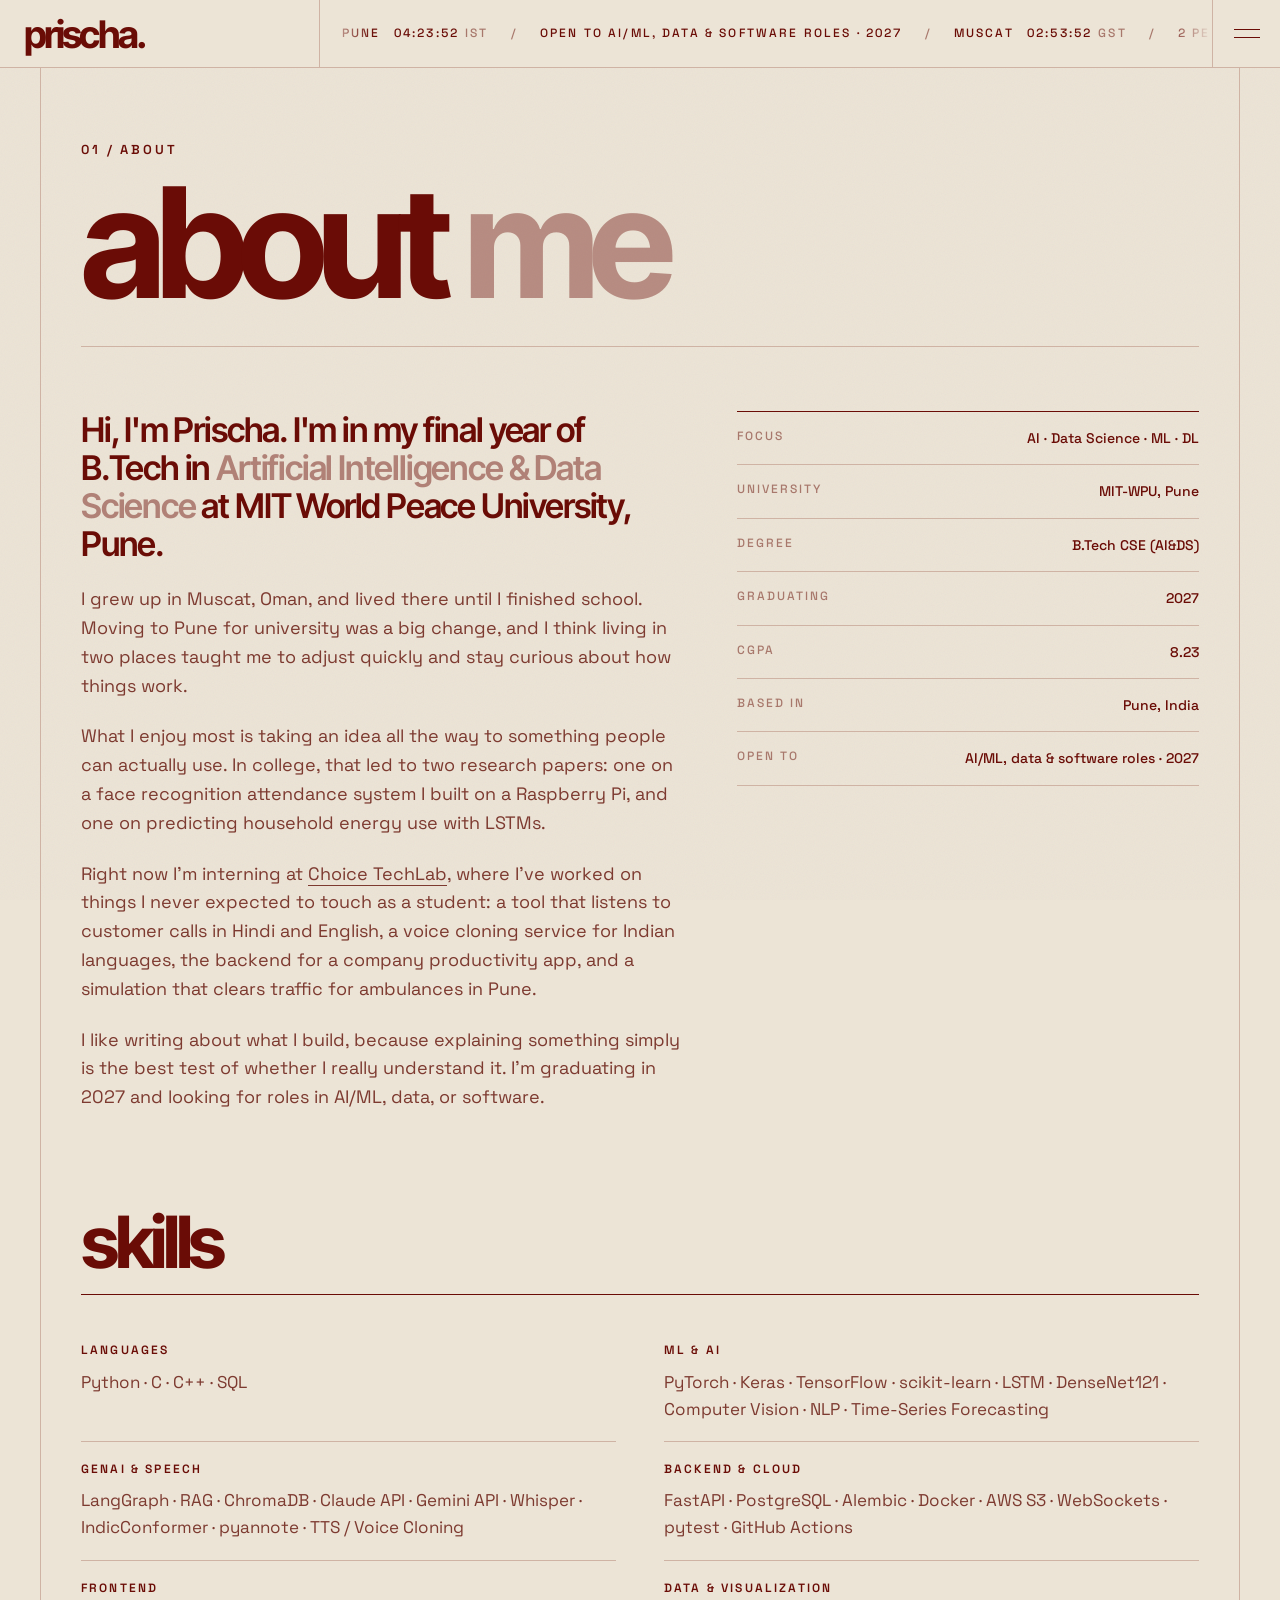
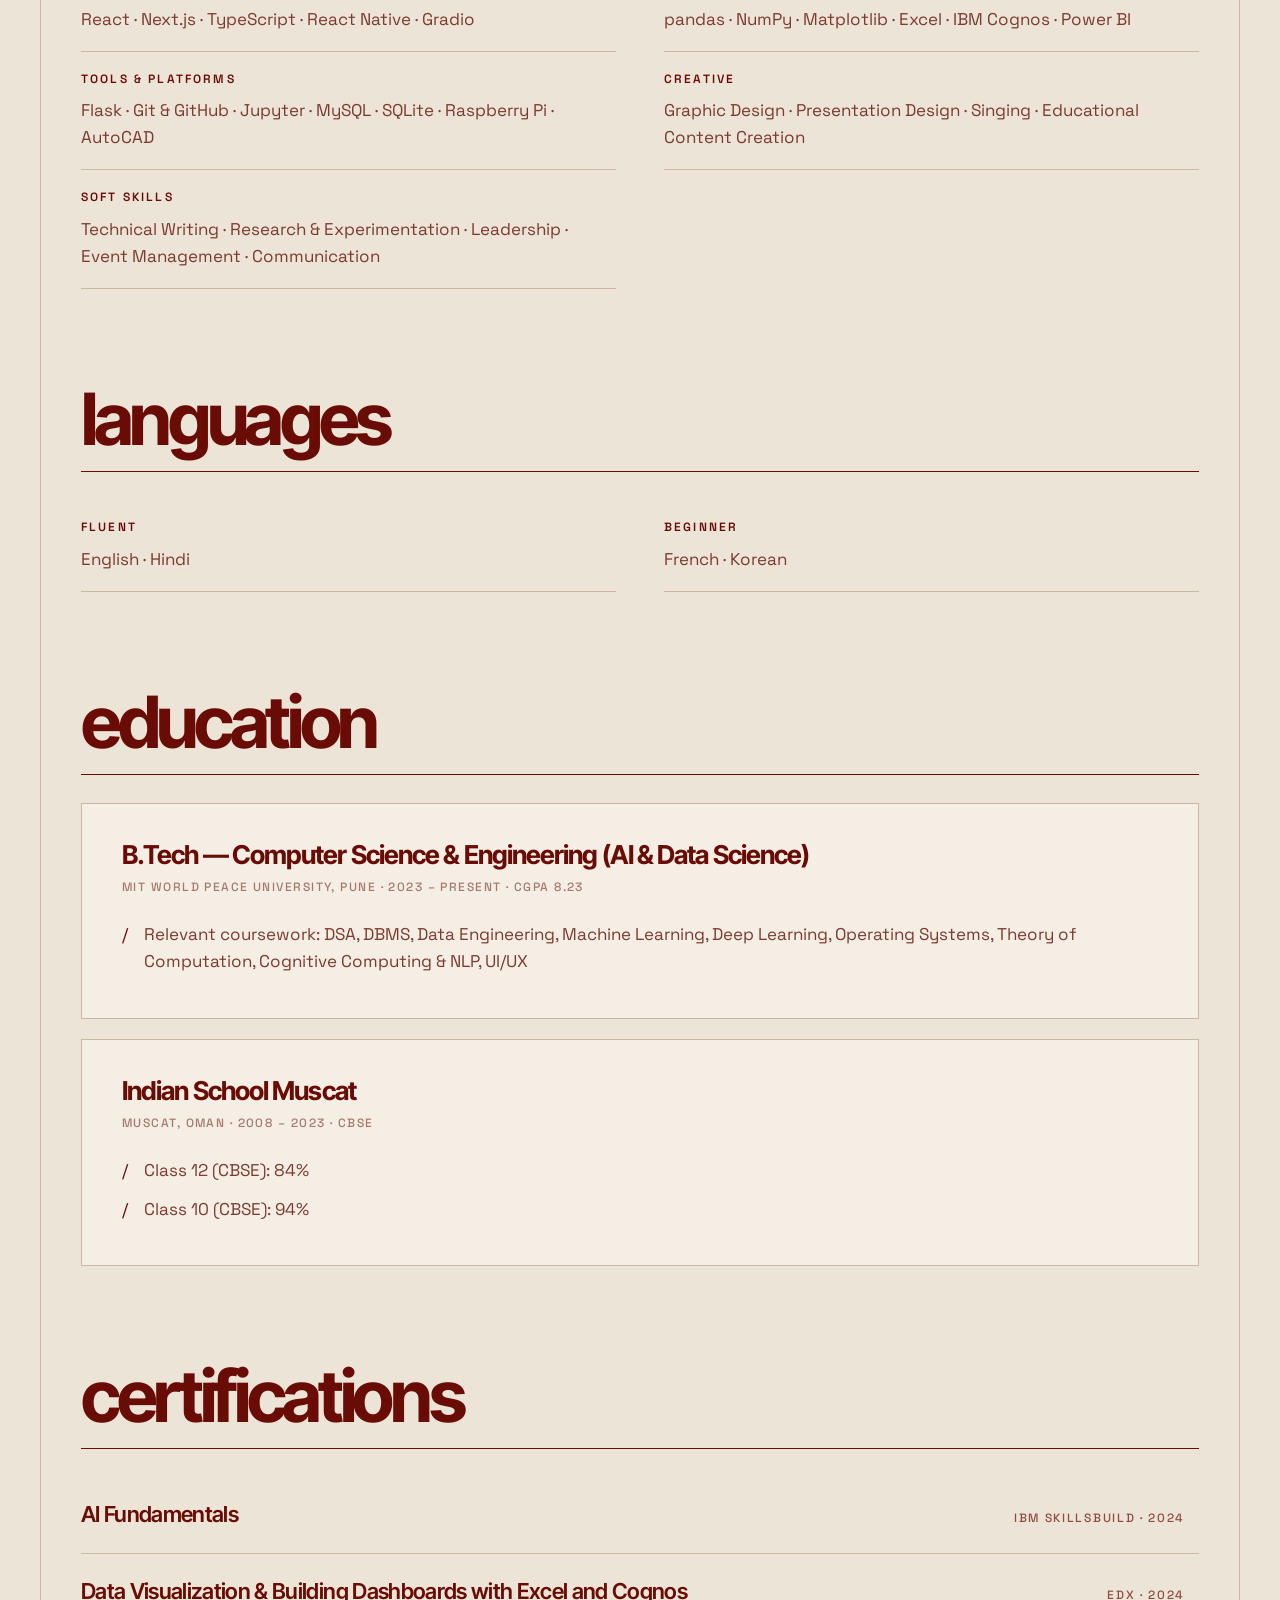
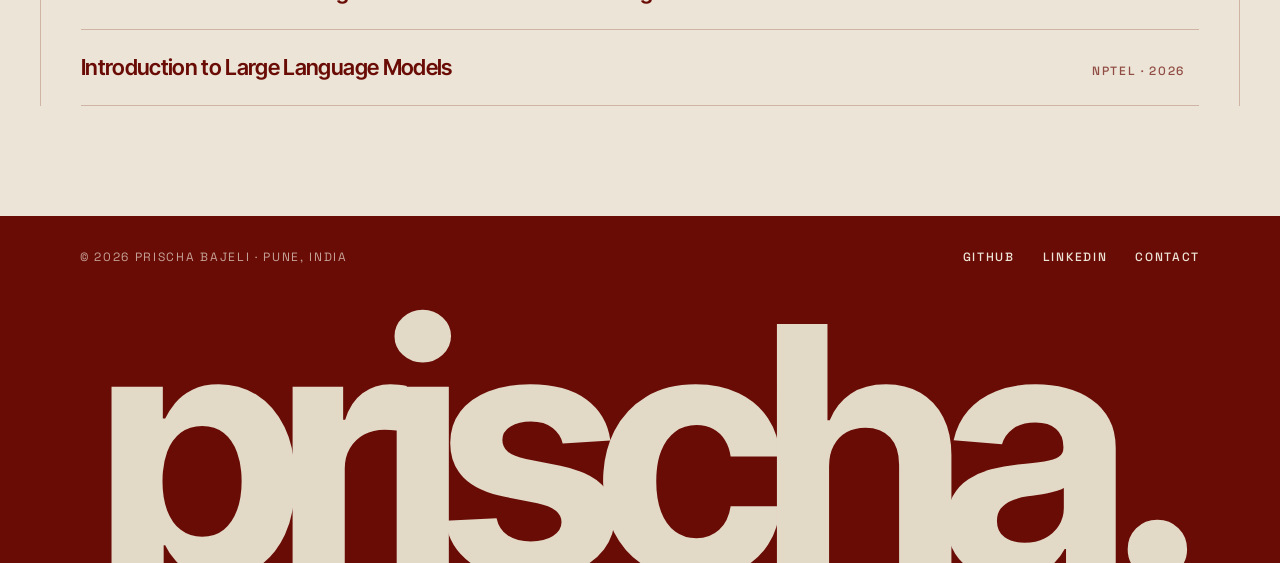
==== commit a3d2772b: "Centred project modal with image gallery and lightbox, case-study slides, filters, copy updates" ====
--- a/about.html
+++ b/about.html
@@ -4,6 +4,15 @@
 <meta charset="UTF-8" />
 <meta name="viewport" content="width=device-width, initial-scale=1.0" />
 <title>About — Prischa Bajeli</title>
+<meta name="description" content="About Prischa Bajeli — background, skills and education. B.Tech CSE (AI &amp; Data Science), MIT-WPU Pune, Class of 2027." />
+<meta property="og:title" content="About — Prischa Bajeli" />
+<meta property="og:description" content="About Prischa Bajeli — background, skills and education. B.Tech CSE (AI &amp; Data Science), MIT-WPU Pune, Class of 2027." />
+<meta property="og:type" content="website" />
+<meta property="og:url" content="https://prischab.github.io/about.html" />
+<meta property="og:image" content="https://prischab.github.io/images/profile.jpg" />
+<meta name="twitter:card" content="summary" />
+<link rel="canonical" href="https://prischab.github.io/about.html" />
+<link rel="icon" href="data:image/svg+xml,%3Csvg xmlns='http://www.w3.org/2000/svg' viewBox='0 0 64 64'%3E%3Crect width='64' height='64' fill='%236a0c06'/%3E%3Ctext x='50%25' y='50%25' dominant-baseline='central' text-anchor='middle' font-family='Arial, Helvetica, sans-serif' font-weight='bold' font-size='38' fill='%23ece4d6'%3Ep.%3C/text%3E%3C/svg%3E" />
 <link rel="preconnect" href="https://fonts.googleapis.com" />
 <link rel="preconnect" href="https://fonts.gstatic.com" crossorigin />
 <link href="https://fonts.googleapis.com/css2?family=Inter+Tight:wght@400..800&amp;family=Space+Grotesk:wght@400..600&amp;display=swap" rel="stylesheet" />
@@ -93,7 +102,7 @@
   <a href="index.html" class="logo" aria-label="Prischa Bajeli, home">prischa.</a>
   <div class="ticker" aria-hidden="true">
     <div class="ticker-track">
-      <span>Open to internships</span>
+      <span>Open to AI/ML, data &amp; software roles · 2027</span>
       <span>2 peer-reviewed papers · IEEE &amp; Springer</span>
       <span>AI &amp; Data Science · Class of 2027</span>
     </div>
@@ -128,10 +137,11 @@
 
       <div class="about-grid fade-in d2">
         <div>
-          <p class="lead">I'm a final-year B.Tech student specializing in <em>Artificial Intelligence &amp; Data Science</em> at MIT World Peace University, Pune.</p>
-          <p>I was brought up in Muscat, Oman, where I spent my entire school life before moving to Pune for my bachelor's degree. That mix of growing up abroad and studying in India has shaped how I approach problems — with curiosity, adaptability, and an eye for how technology serves real people.</p>
-          <p>My work spans the full lifecycle of machine learning — from training models and engineering data pipelines to deploying them as usable applications. I've built everything from an embedding-based facial recognition system running on a Raspberry Pi to a FastAPI service that predicts chest X-ray diagnoses.</p>
-          <p>With two published research papers and a genuine love for technical writing, I care as much about communicating ideas clearly as I do about building them. I'm proficient across Python, PyTorch, Keras, SQL and scikit-learn — and always looking for the next problem worth solving.</p>
+          <p class="lead">Hi, I'm Prischa. I'm in my final year of B.Tech in <em>Artificial Intelligence &amp; Data Science</em> at MIT World Peace University, Pune.</p>
+          <p>I grew up in Muscat, Oman, and lived there until I finished school. Moving to Pune for university was a big change, and I think living in two places taught me to adjust quickly and stay curious about how things work.</p>
+          <p>What I enjoy most is taking an idea all the way to something people can actually use. In college, that led to two research papers: one on a face recognition attendance system I built on a Raspberry Pi, and one on predicting household energy use with LSTMs.</p>
+          <p>Right now I'm interning at <a href="experience.html" style="border-bottom:1px solid currentColor">Choice TechLab</a>, where I've worked on things I never expected to touch as a student: a tool that listens to customer calls in Hindi and English, a voice cloning service for Indian languages, the backend for a company productivity app, and a simulation that clears traffic for ambulances in Pune.</p>
+          <p>I like writing about what I build, because explaining something simply is the best test of whether I really understand it. I'm graduating in 2027 and looking for roles in AI/ML, data, or software.</p>
         </div>
         <div class="facts">
           <div class="fact"><span>Focus</span><span>AI · Data Science · ML · DL</span></div>
@@ -140,6 +150,7 @@
           <div class="fact"><span>Graduating</span><span>2027</span></div>
           <div class="fact"><span>CGPA</span><span>8.23</span></div>
           <div class="fact"><span>Based in</span><span>Pune, India</span></div>
+          <div class="fact"><span>Open to</span><span>AI/ML, data &amp; software roles · 2027</span></div>
         </div>
       </div>
 
@@ -156,12 +167,24 @@
             <div class="items">PyTorch · Keras · TensorFlow · scikit-learn · LSTM · DenseNet121 · Computer Vision · NLP · Time-Series Forecasting</div>
           </div>
           <div class="skill-row">
+            <div class="label">GenAI &amp; Speech</div>
+            <div class="items">LangGraph · RAG · ChromaDB · Claude API · Gemini API · Whisper · IndicConformer · pyannote · TTS / Voice Cloning</div>
+          </div>
+          <div class="skill-row">
+            <div class="label">Backend &amp; Cloud</div>
+            <div class="items">FastAPI · PostgreSQL · Alembic · Docker · AWS S3 · WebSockets · pytest · GitHub Actions</div>
+          </div>
+          <div class="skill-row">
+            <div class="label">Frontend</div>
+            <div class="items">React · Next.js · TypeScript · React Native · Gradio</div>
+          </div>
+          <div class="skill-row">
             <div class="label">Data &amp; Visualization</div>
             <div class="items">pandas · NumPy · Matplotlib · Excel · IBM Cognos · Power BI</div>
           </div>
           <div class="skill-row">
             <div class="label">Tools &amp; Platforms</div>
-            <div class="items">FastAPI · Flask · GitHub · Jupyter · MySQL · Raspberry Pi · AutoCAD</div>
+            <div class="items">Flask · Git &amp; GitHub · Jupyter · MySQL · SQLite · Raspberry Pi · AutoCAD</div>
           </div>
           <div class="skill-row">
             <div class="label">Creative</div>
--- a/style.css
+++ b/style.css
@@ -323,6 +323,32 @@
   color: var(--bg-warm);
 }
 
+/* ---------- CURSOR FOLLOWER (star) ---------- */
+.cursor {
+  position: fixed;
+  top: 0;
+  left: 0;
+  z-index: 1000;
+  pointer-events: none;
+  opacity: 0;
+  transition: opacity 0.3s ease;
+}
+.cursor.is-on { opacity: 1; }
+.cursor span {
+  position: absolute;
+  left: 0;
+  top: 0;
+  width: 12px;
+  height: 12px;
+  margin: -6px 0 0 -6px;
+  background: var(--ink);
+  clip-path: polygon(50% 0%, 61% 35%, 98% 35%, 68% 57%, 79% 91%, 50% 70%, 21% 91%, 32% 57%, 2% 35%, 39% 35%);
+  transition: transform 0.4s ease, background 0.3s ease;
+}
+/* over links, buttons and projects: grows a little and spins */
+.cursor.is-link span { transform: scale(1.8) rotate(72deg); }
+.cursor.is-light span { background: var(--bg); }
+
 @media (prefers-reduced-motion: reduce) {
   .ticker-track { animation: none; }
   .fade-in { animation: none; opacity: 1; }
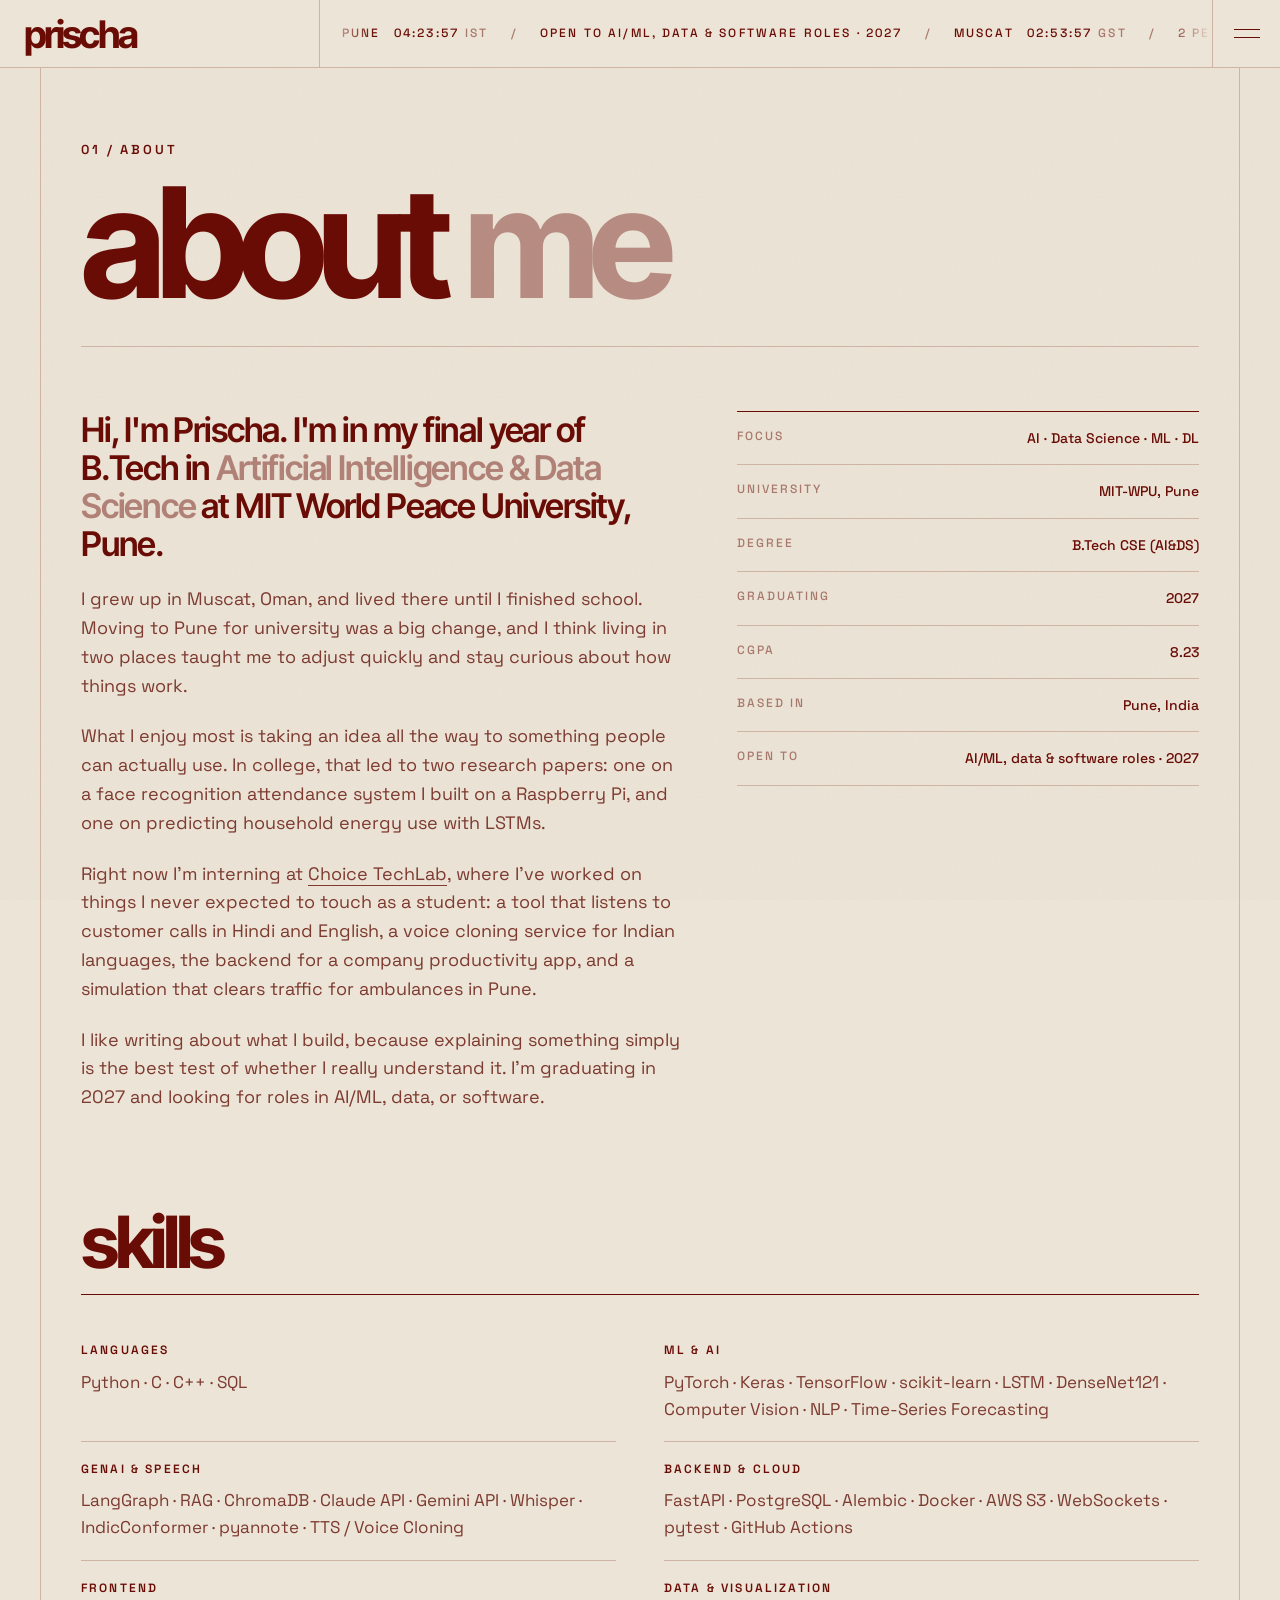
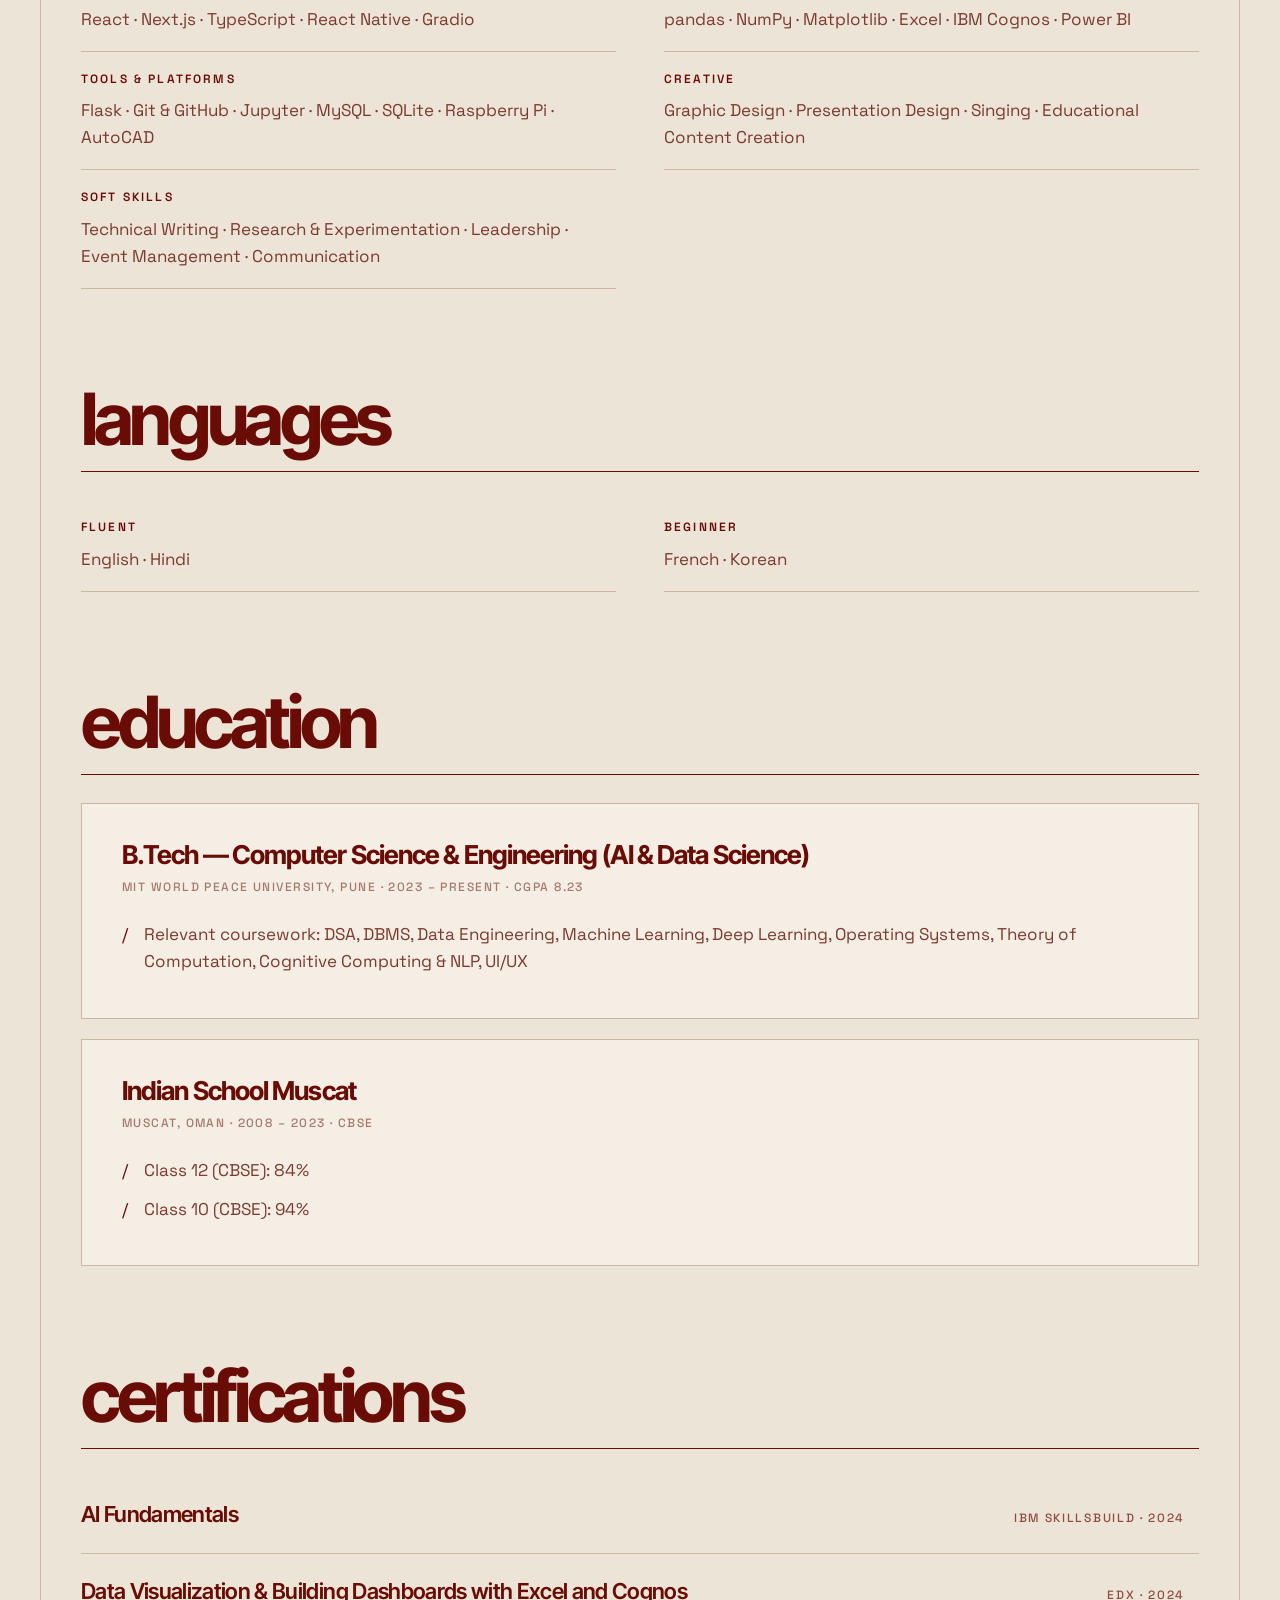
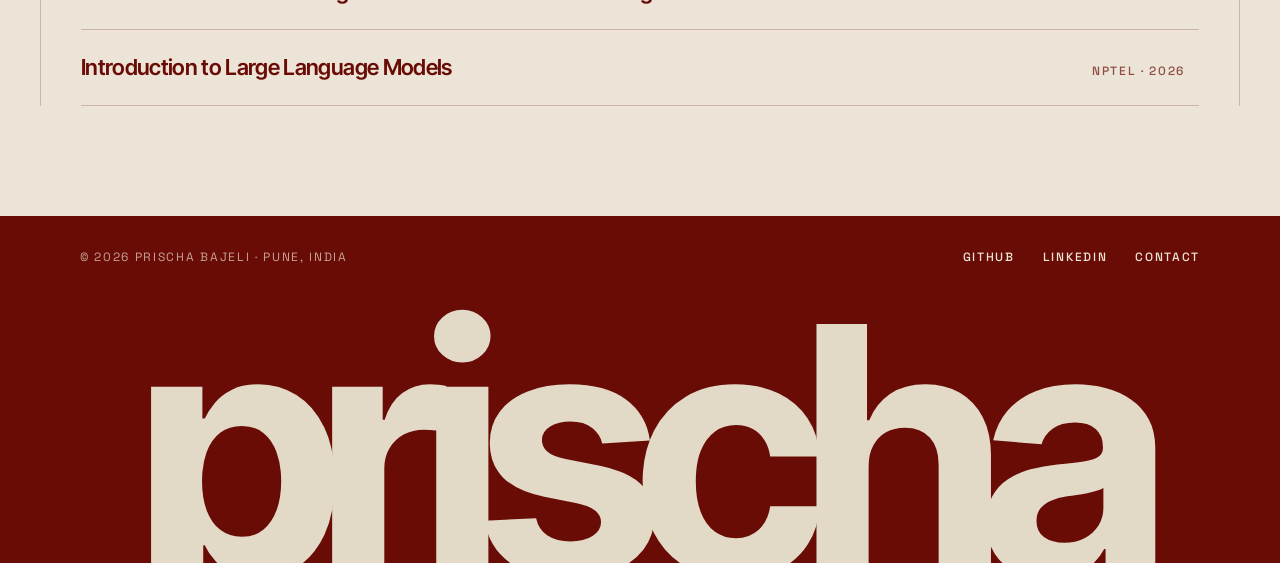
==== commit 26bf1233: "Fix footer links blocked by wordmark; project modal, gallery, copy updates" ====
--- a/about.html
+++ b/about.html
@@ -99,7 +99,7 @@
 <body>
 
 <header class="topbar">
-  <a href="index.html" class="logo" aria-label="Prischa Bajeli, home">prischa.</a>
+  <a href="index.html" class="logo" aria-label="Prischa Bajeli, home">prischa</a>
   <div class="ticker" aria-hidden="true">
     <div class="ticker-track">
       <span>Open to AI/ML, data &amp; software roles · 2027</span>
--- a/style.css
+++ b/style.css
@@ -298,7 +298,7 @@
   padding: 32px 0 0;
   overflow: hidden;
 }
-footer .wrap { display: flex; justify-content: space-between; align-items: center; flex-wrap: wrap; gap: 16px; }
+footer .wrap { position: relative; z-index: 1; display: flex; justify-content: space-between; align-items: center; flex-wrap: wrap; gap: 16px; }
 footer .copy { font-size: 12px; letter-spacing: 0.14em; text-transform: uppercase; opacity: 0.7; }
 footer .foot-links { display: flex; gap: 28px; }
 footer .foot-links a {
@@ -310,8 +310,9 @@
 }
 footer .foot-links a:hover { opacity: 0.6; }
 footer::after {
-  content: "prischa.";
+  content: "prischa";
   display: block;
+  pointer-events: none; /* the giant wordmark overlaps the link row above it */
   font-family: var(--display);
   font-weight: 700;
   font-size: 27vw;
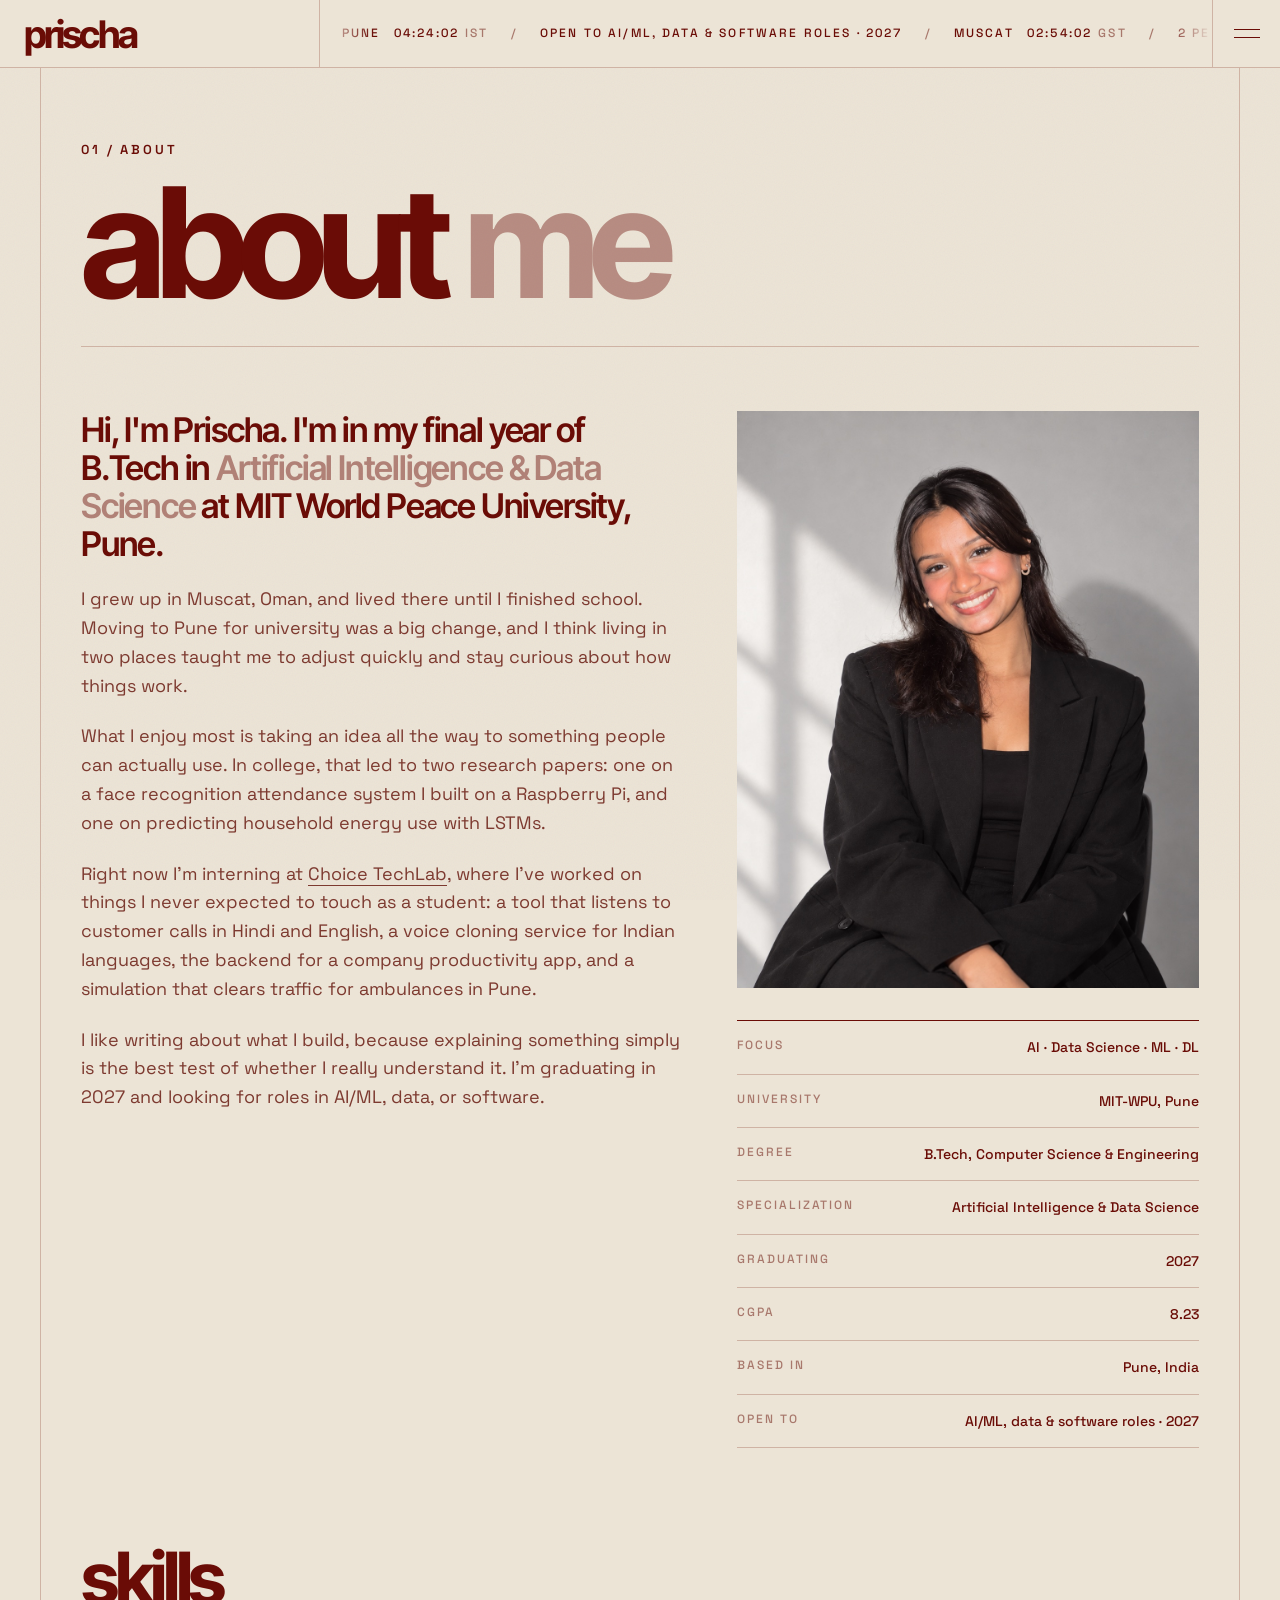
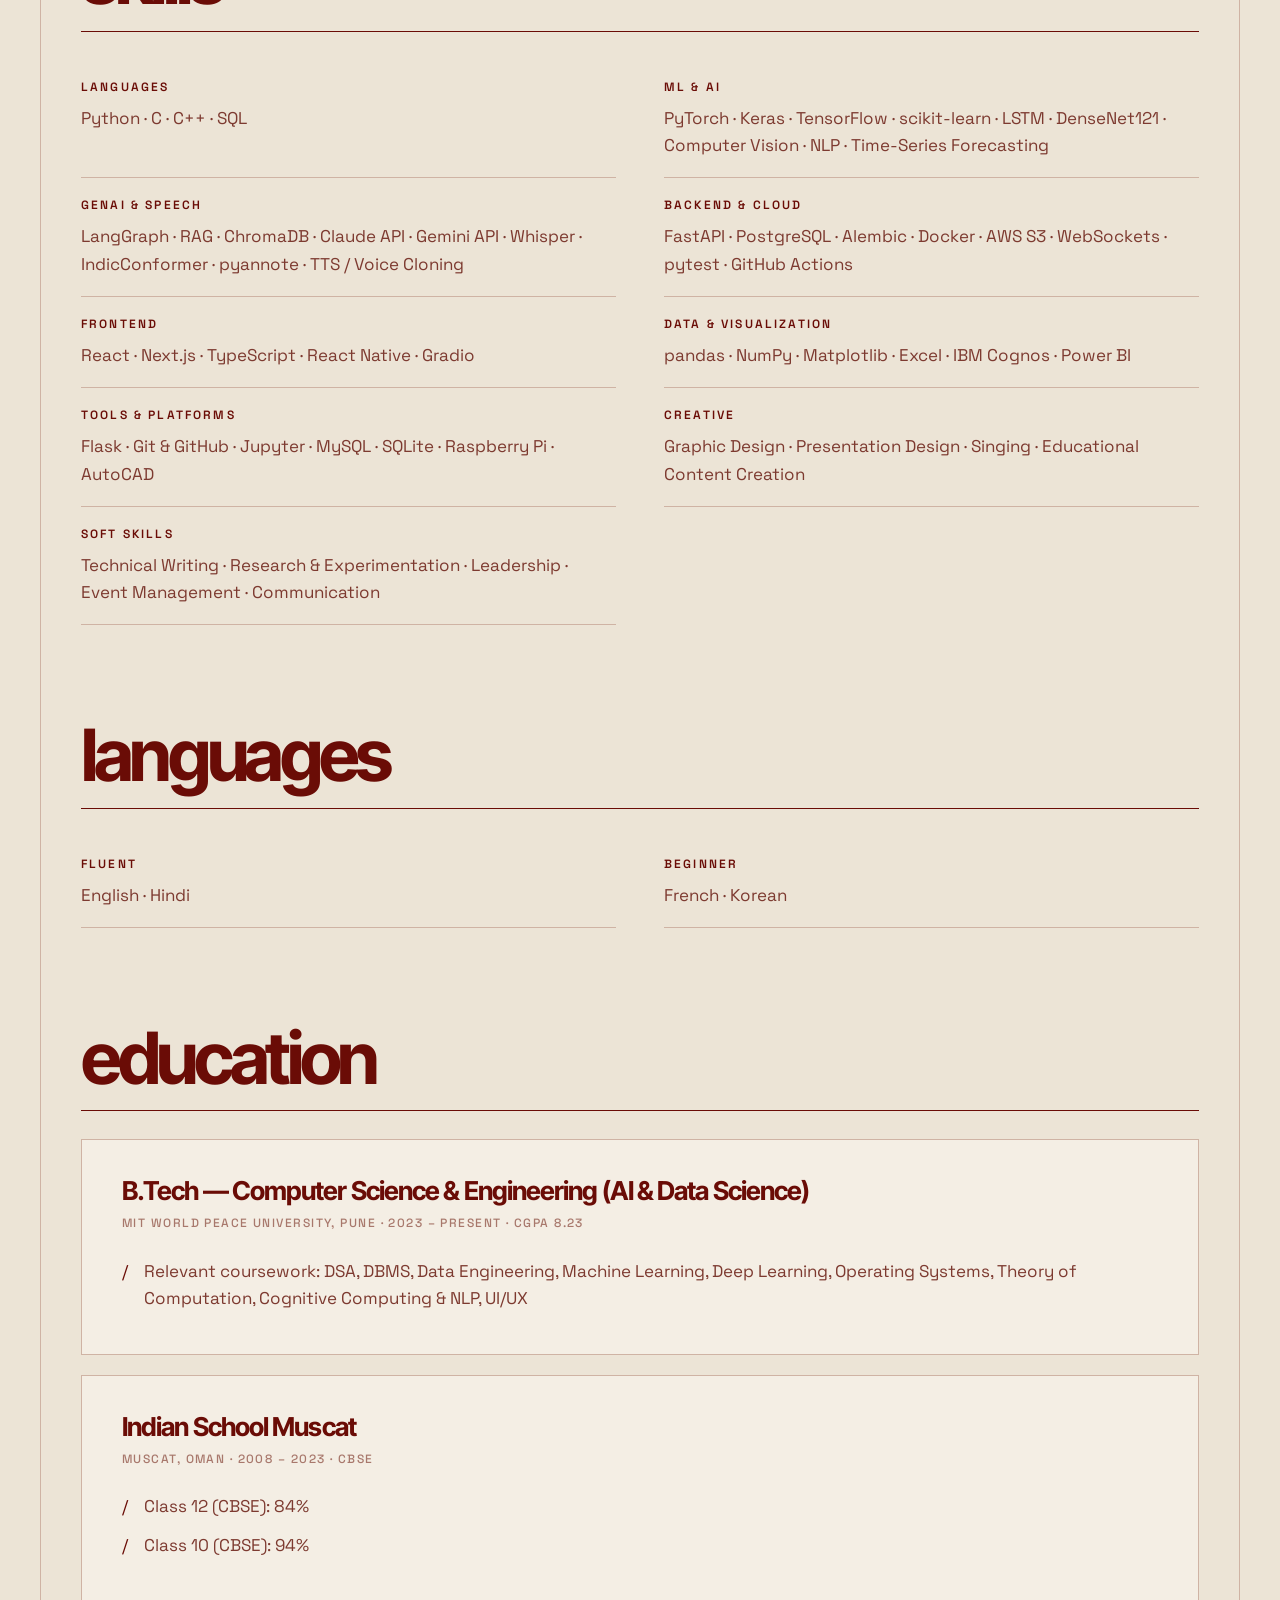
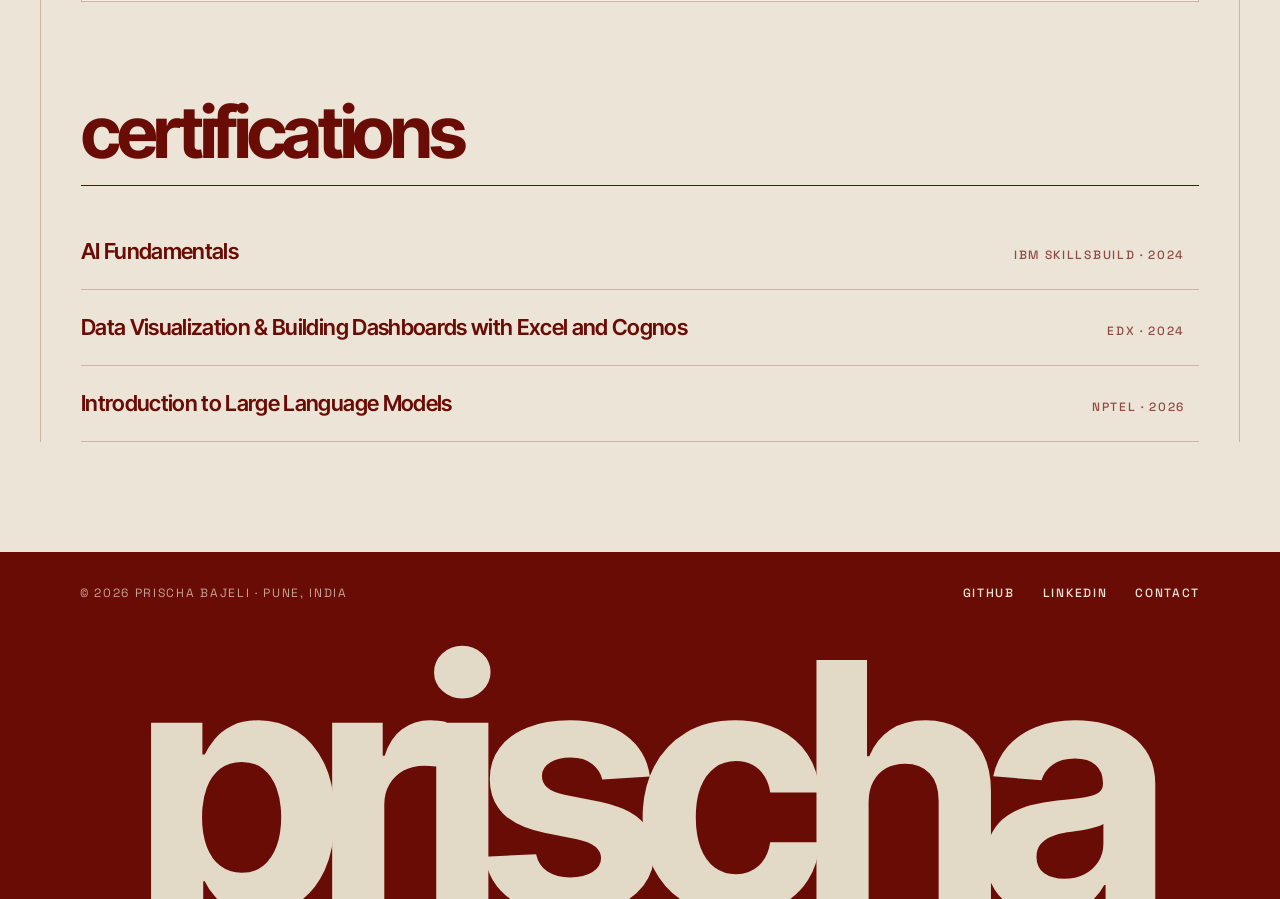
==== commit ee61f531: "New homepage and About photos, degree/specialization rows, project strip sits at bottom of first scr" ====
--- a/about.html
+++ b/about.html
@@ -32,6 +32,10 @@
   }
   .about-grid .lead em { font-style: normal; opacity: 0.45; }
 
+  .about-side { display: flex; flex-direction: column; gap: 32px; }
+  .about-photo { aspect-ratio: 4 / 5; overflow: hidden; background: var(--bg-warm); }
+  .about-photo:not(:has(img)) { display: none; } /* no photo yet: no empty box */
+  .about-photo img { width: 100%; height: 100%; object-fit: cover; display: block; }
   .facts { display: flex; flex-direction: column; border-top: 1px solid var(--ink); }
   .fact {
     display: flex;
@@ -143,14 +147,21 @@
           <p>Right now I'm interning at <a href="experience.html" style="border-bottom:1px solid currentColor">Choice TechLab</a>, where I've worked on things I never expected to touch as a student: a tool that listens to customer calls in Hindi and English, a voice cloning service for Indian languages, the backend for a company productivity app, and a simulation that clears traffic for ambulances in Pune.</p>
           <p>I like writing about what I build, because explaining something simply is the best test of whether I really understand it. I'm graduating in 2027 and looking for roles in AI/ML, data, or software.</p>
         </div>
+        <div class="about-side">
+          <!-- Second photo: drop it in as images/about.jpg. If the file is missing, this box hides itself. -->
+          <div class="about-photo">
+            <img src="images/about.jpg" alt="Prischa Bajeli" loading="lazy" data-optional>
+          </div>
         <div class="facts">
           <div class="fact"><span>Focus</span><span>AI · Data Science · ML · DL</span></div>
           <div class="fact"><span>University</span><span>MIT-WPU, Pune</span></div>
-          <div class="fact"><span>Degree</span><span>B.Tech CSE (AI&amp;DS)</span></div>
+          <div class="fact"><span>Degree</span><span>B.Tech, Computer Science &amp; Engineering</span></div>
+          <div class="fact"><span>Specialization</span><span>Artificial Intelligence &amp; Data Science</span></div>
           <div class="fact"><span>Graduating</span><span>2027</span></div>
           <div class="fact"><span>CGPA</span><span>8.23</span></div>
           <div class="fact"><span>Based in</span><span>Pune, India</span></div>
           <div class="fact"><span>Open to</span><span>AI/ML, data &amp; software roles · 2027</span></div>
+        </div>
         </div>
       </div>
 
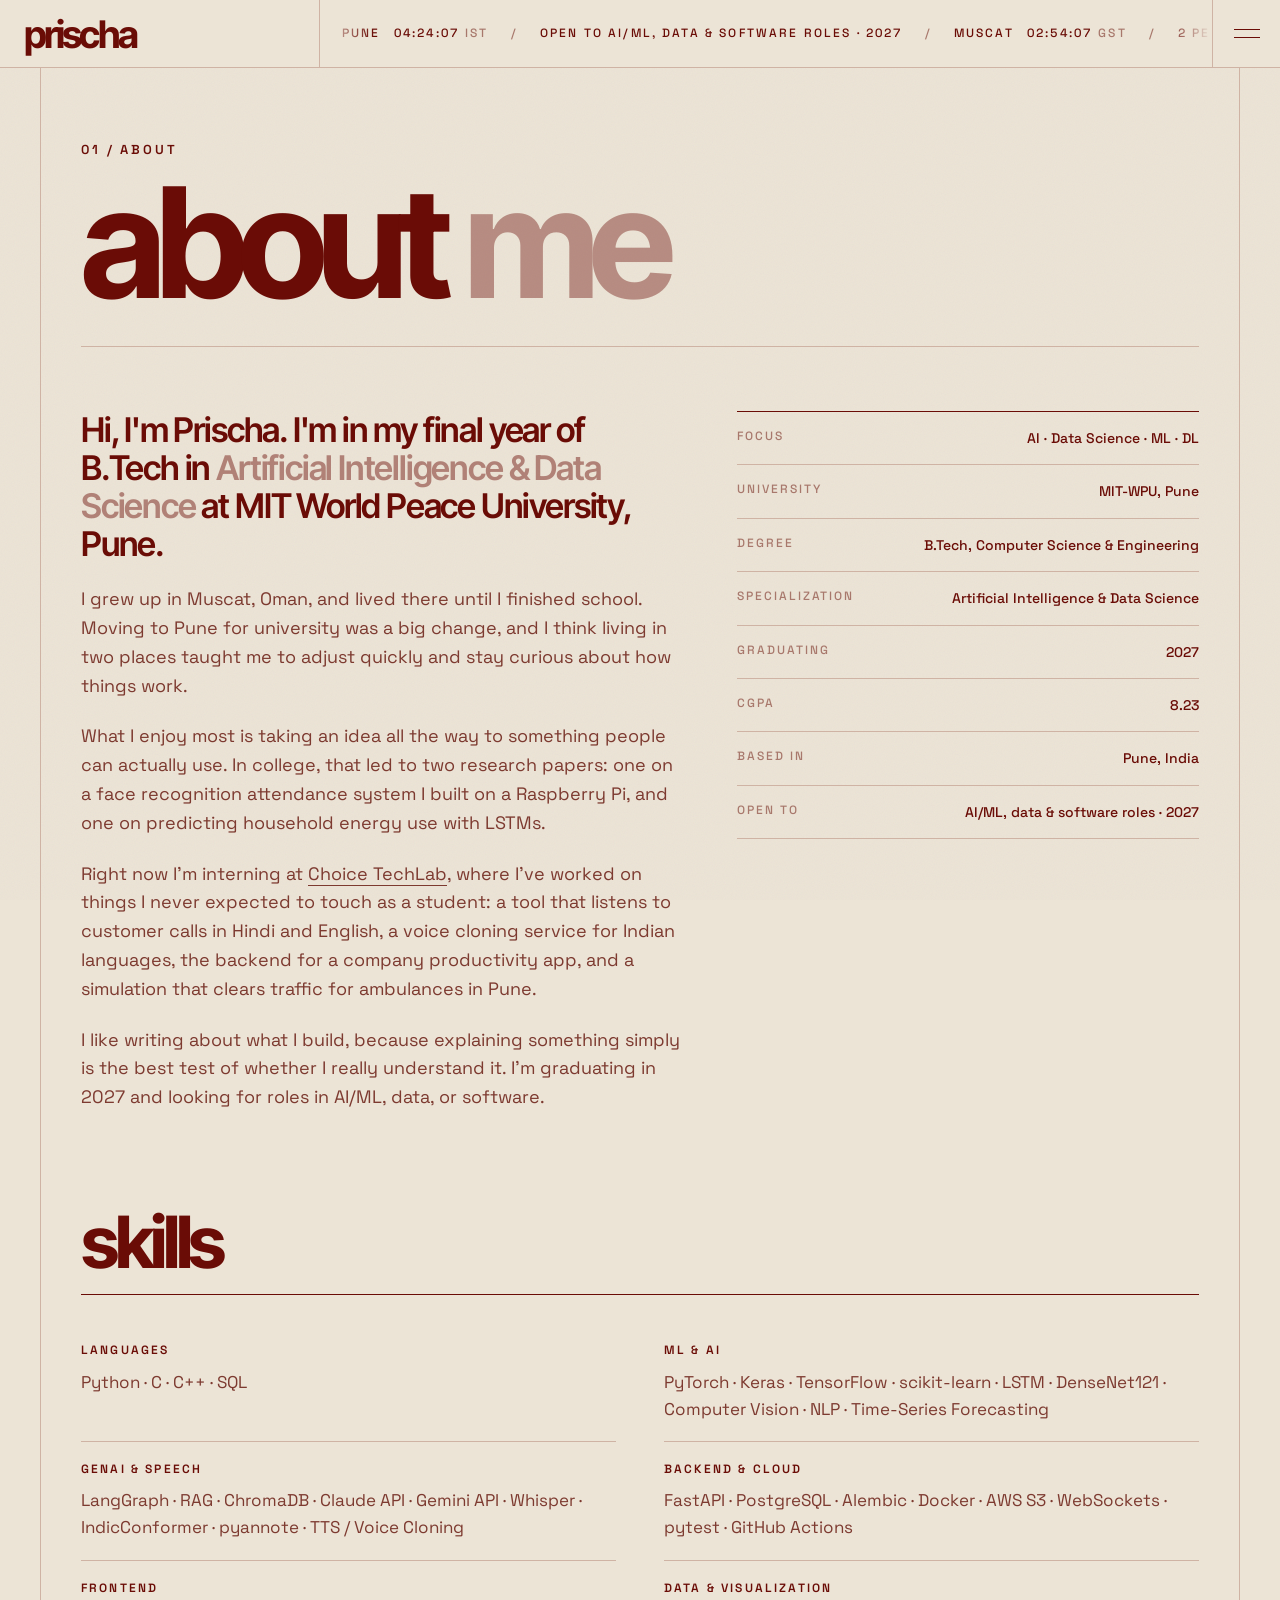
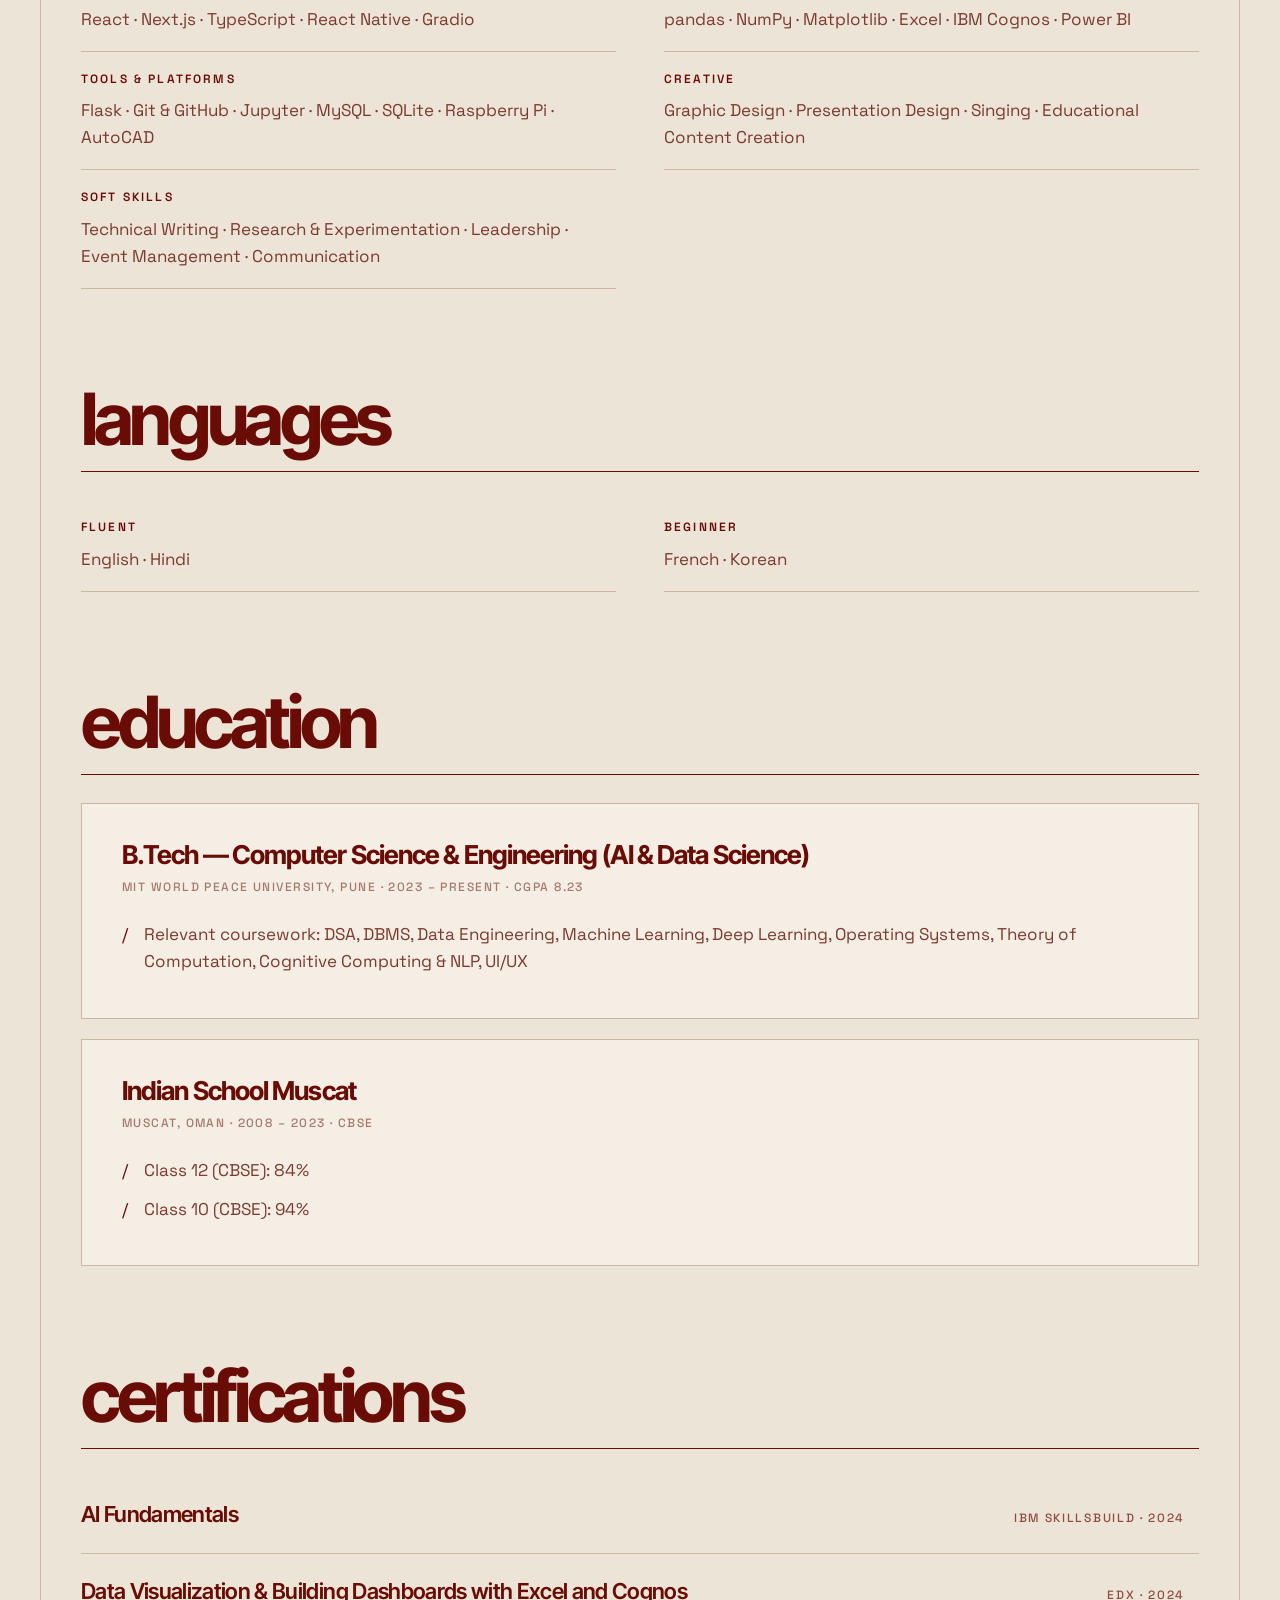
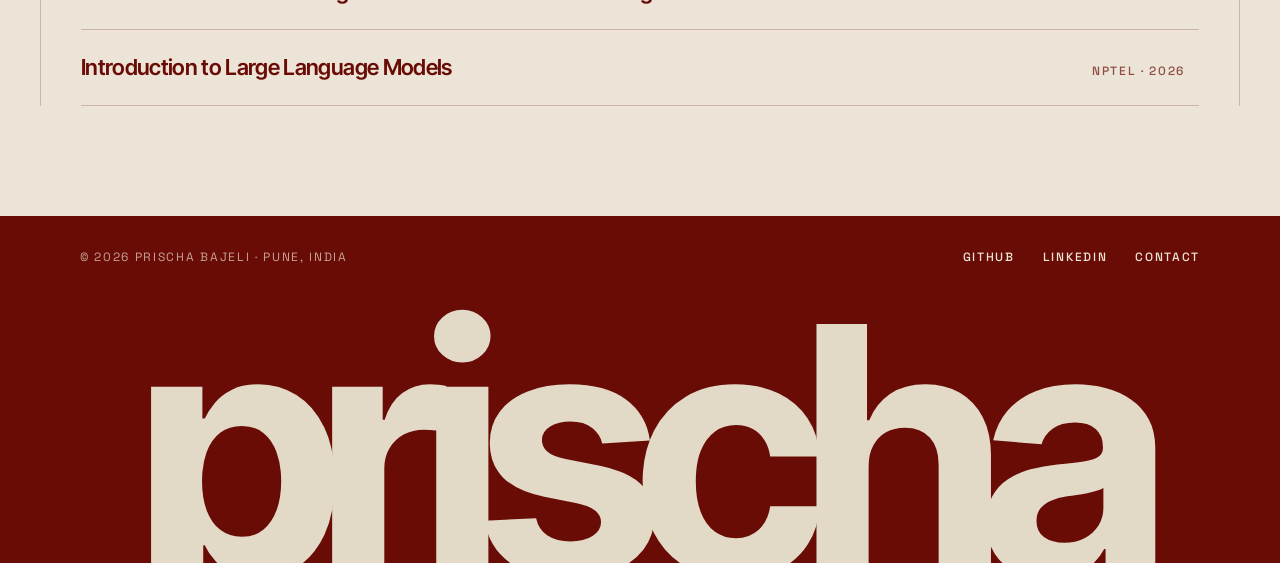
==== commit 56204247: "Black-blazer photo on homepage with grey hover effect, remove About photo" ====
--- a/about.html
+++ b/about.html
@@ -32,10 +32,6 @@
   }
   .about-grid .lead em { font-style: normal; opacity: 0.45; }
 
-  .about-side { display: flex; flex-direction: column; gap: 32px; }
-  .about-photo { aspect-ratio: 4 / 5; overflow: hidden; background: var(--bg-warm); }
-  .about-photo:not(:has(img)) { display: none; } /* no photo yet: no empty box */
-  .about-photo img { width: 100%; height: 100%; object-fit: cover; display: block; }
   .facts { display: flex; flex-direction: column; border-top: 1px solid var(--ink); }
   .fact {
     display: flex;
@@ -147,11 +143,6 @@
           <p>Right now I'm interning at <a href="experience.html" style="border-bottom:1px solid currentColor">Choice TechLab</a>, where I've worked on things I never expected to touch as a student: a tool that listens to customer calls in Hindi and English, a voice cloning service for Indian languages, the backend for a company productivity app, and a simulation that clears traffic for ambulances in Pune.</p>
           <p>I like writing about what I build, because explaining something simply is the best test of whether I really understand it. I'm graduating in 2027 and looking for roles in AI/ML, data, or software.</p>
         </div>
-        <div class="about-side">
-          <!-- Second photo: drop it in as images/about.jpg. If the file is missing, this box hides itself. -->
-          <div class="about-photo">
-            <img src="images/about.jpg" alt="Prischa Bajeli" loading="lazy" data-optional>
-          </div>
         <div class="facts">
           <div class="fact"><span>Focus</span><span>AI · Data Science · ML · DL</span></div>
           <div class="fact"><span>University</span><span>MIT-WPU, Pune</span></div>
@@ -162,7 +153,6 @@
           <div class="fact"><span>Based in</span><span>Pune, India</span></div>
           <div class="fact"><span>Open to</span><span>AI/ML, data &amp; software roles · 2027</span></div>
         </div>
-        </div>
       </div>
 
       <!-- SKILLS -->
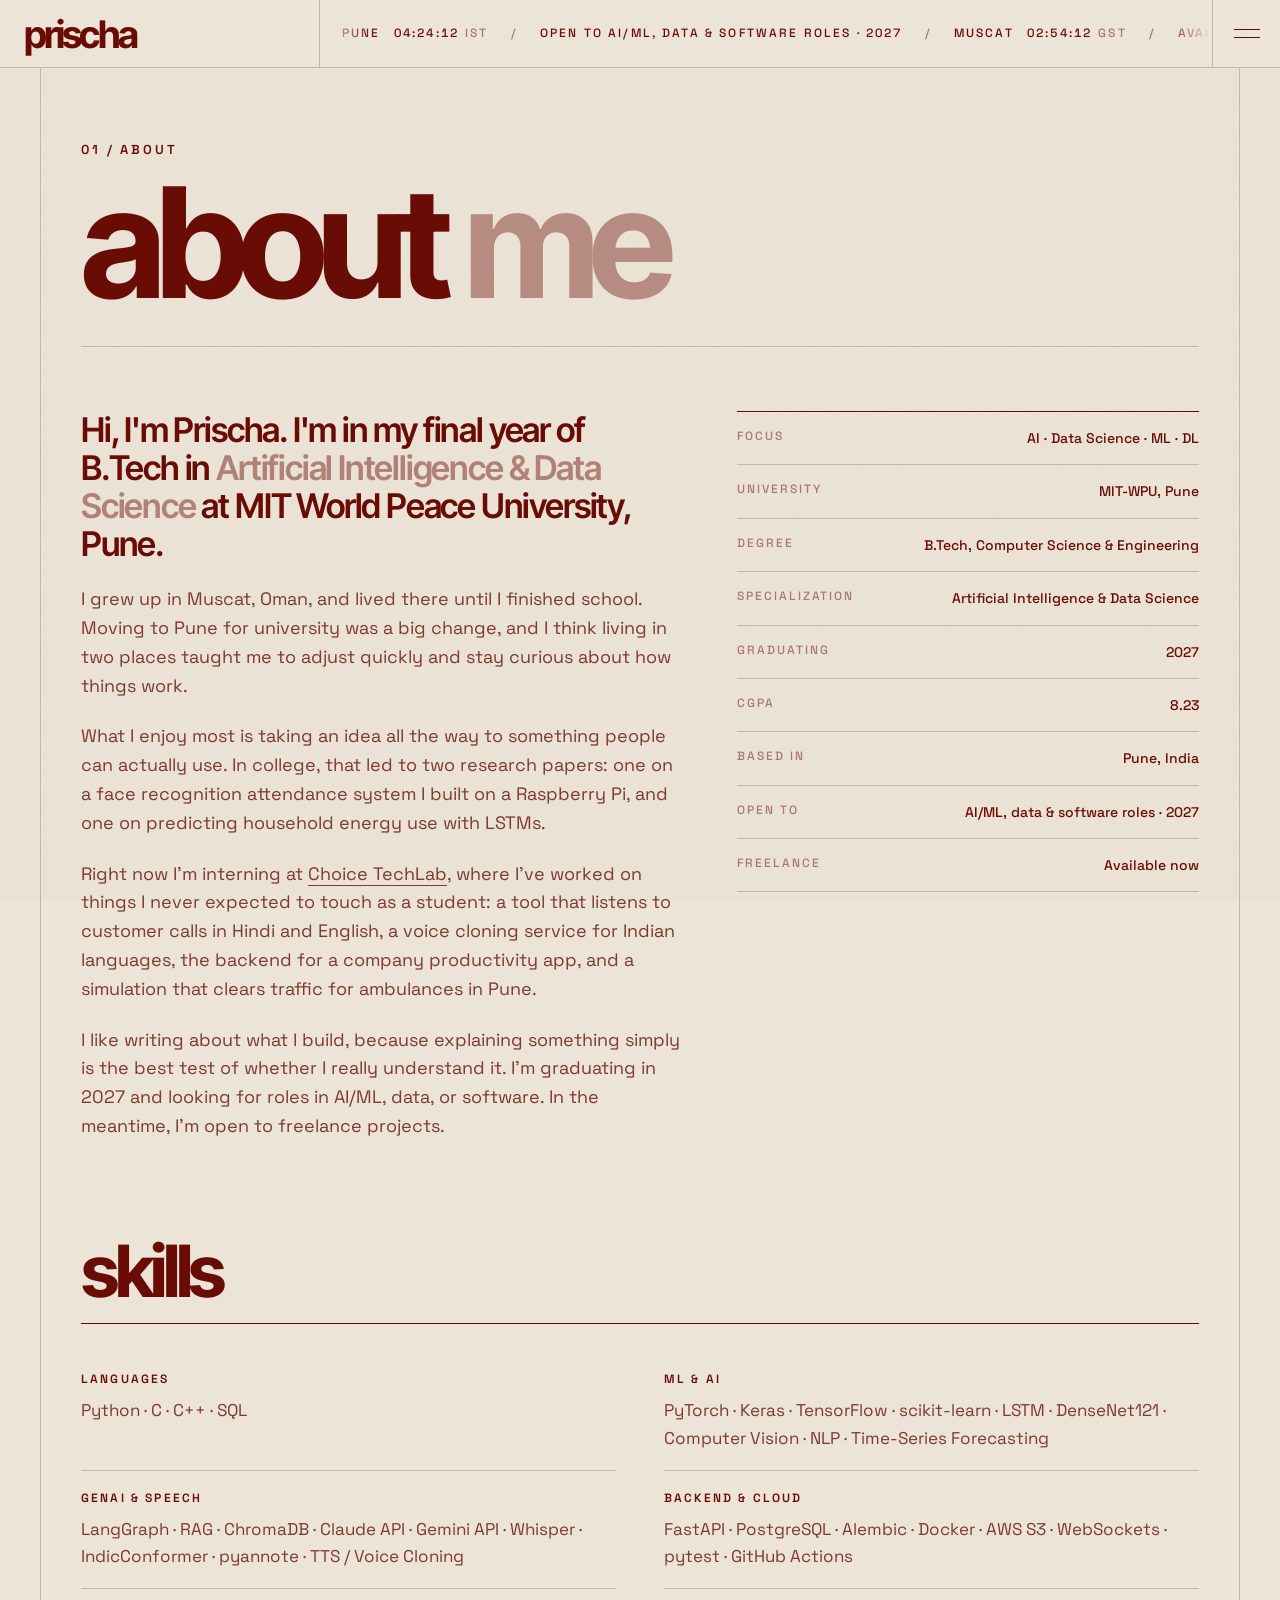
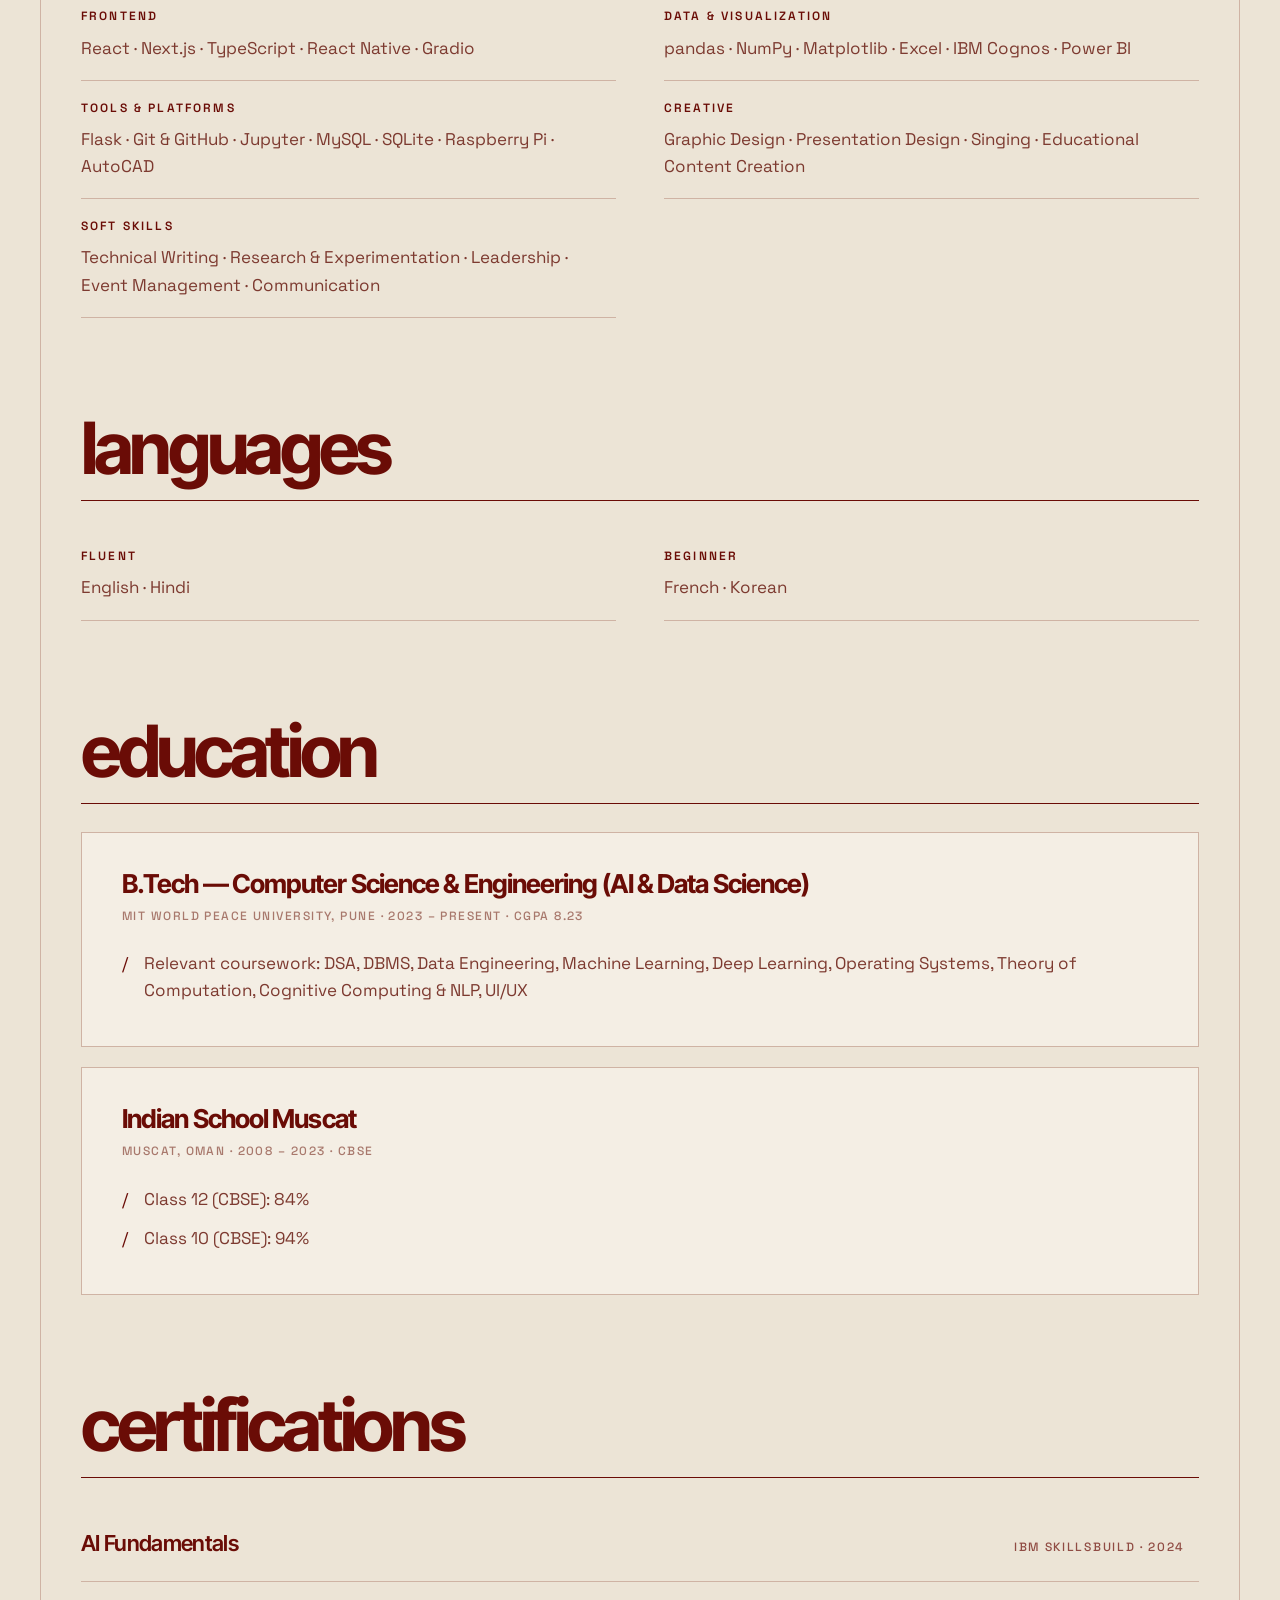
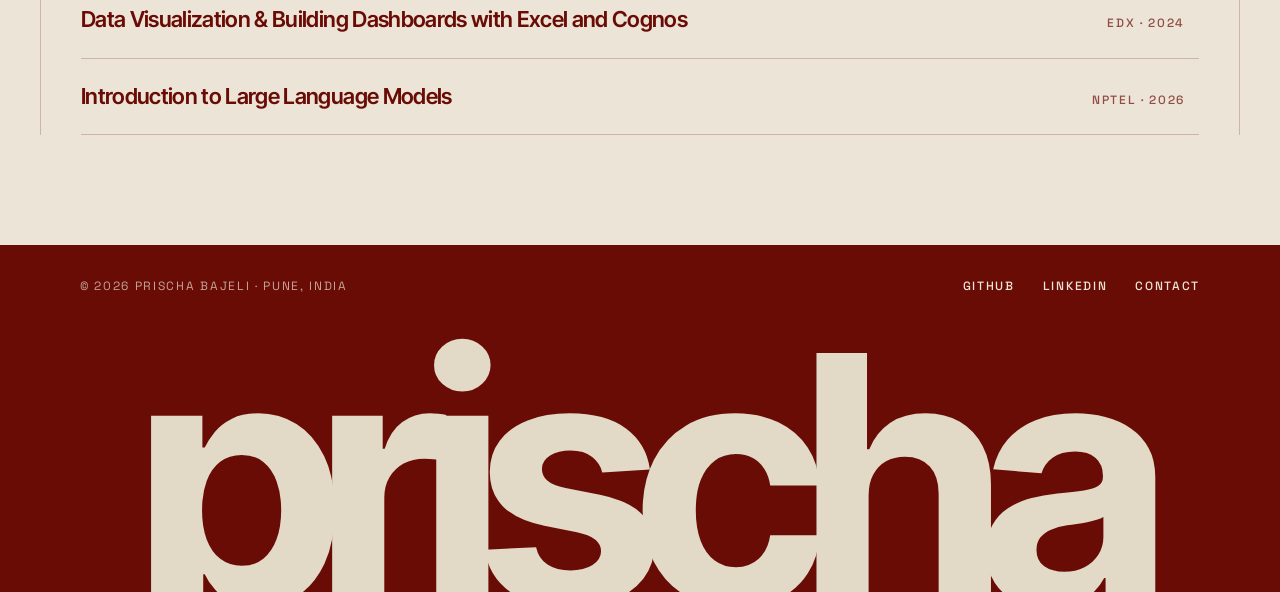
==== commit 419fe720: "Open to freelance; homepage photo with grey hover; remove About photo" ====
--- a/about.html
+++ b/about.html
@@ -103,6 +103,7 @@
   <div class="ticker" aria-hidden="true">
     <div class="ticker-track">
       <span>Open to AI/ML, data &amp; software roles · 2027</span>
+      <span>Available for freelance projects</span>
       <span>2 peer-reviewed papers · IEEE &amp; Springer</span>
       <span>AI &amp; Data Science · Class of 2027</span>
     </div>
@@ -141,7 +142,7 @@
           <p>I grew up in Muscat, Oman, and lived there until I finished school. Moving to Pune for university was a big change, and I think living in two places taught me to adjust quickly and stay curious about how things work.</p>
           <p>What I enjoy most is taking an idea all the way to something people can actually use. In college, that led to two research papers: one on a face recognition attendance system I built on a Raspberry Pi, and one on predicting household energy use with LSTMs.</p>
           <p>Right now I'm interning at <a href="experience.html" style="border-bottom:1px solid currentColor">Choice TechLab</a>, where I've worked on things I never expected to touch as a student: a tool that listens to customer calls in Hindi and English, a voice cloning service for Indian languages, the backend for a company productivity app, and a simulation that clears traffic for ambulances in Pune.</p>
-          <p>I like writing about what I build, because explaining something simply is the best test of whether I really understand it. I'm graduating in 2027 and looking for roles in AI/ML, data, or software.</p>
+          <p>I like writing about what I build, because explaining something simply is the best test of whether I really understand it. I'm graduating in 2027 and looking for roles in AI/ML, data, or software. In the meantime, I'm open to freelance projects.</p>
         </div>
         <div class="facts">
           <div class="fact"><span>Focus</span><span>AI · Data Science · ML · DL</span></div>
@@ -152,6 +153,7 @@
           <div class="fact"><span>CGPA</span><span>8.23</span></div>
           <div class="fact"><span>Based in</span><span>Pune, India</span></div>
           <div class="fact"><span>Open to</span><span>AI/ML, data &amp; software roles · 2027</span></div>
+          <div class="fact"><span>Freelance</span><span>Available now</span></div>
         </div>
       </div>
 
